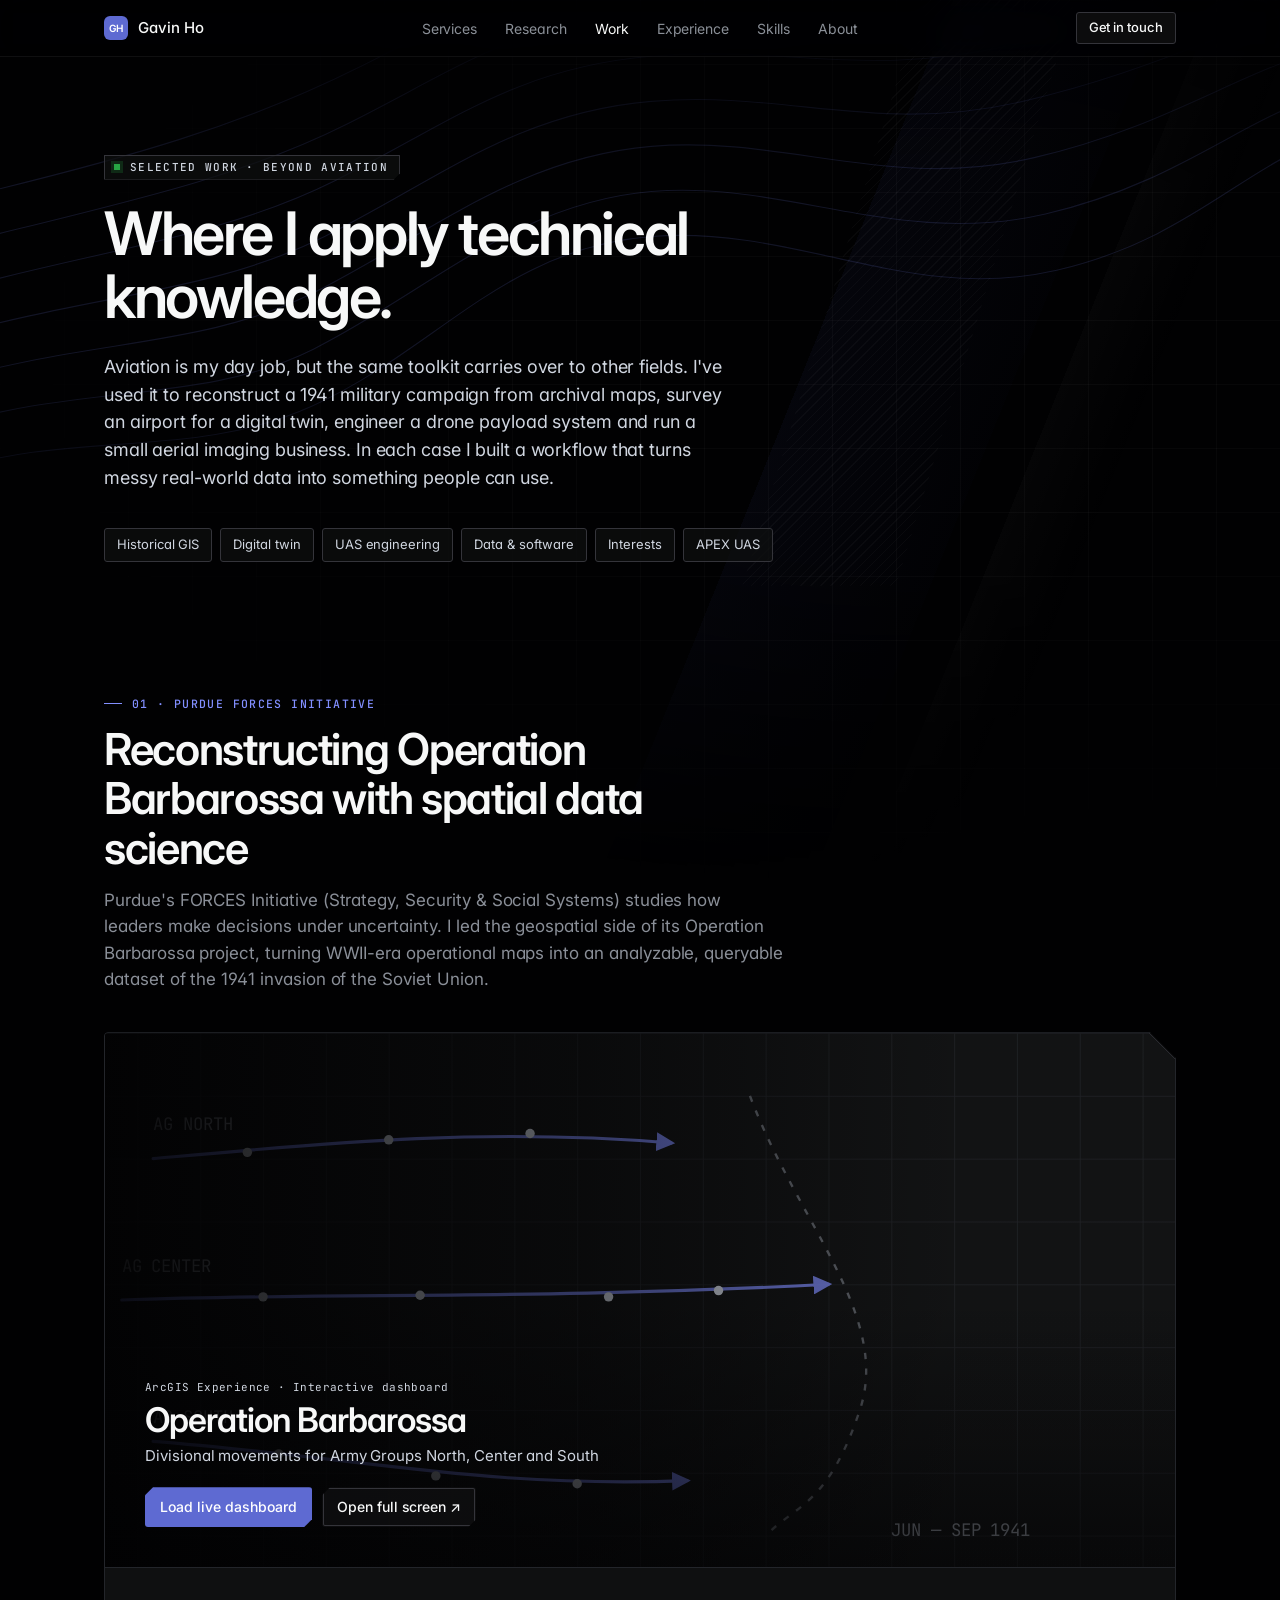
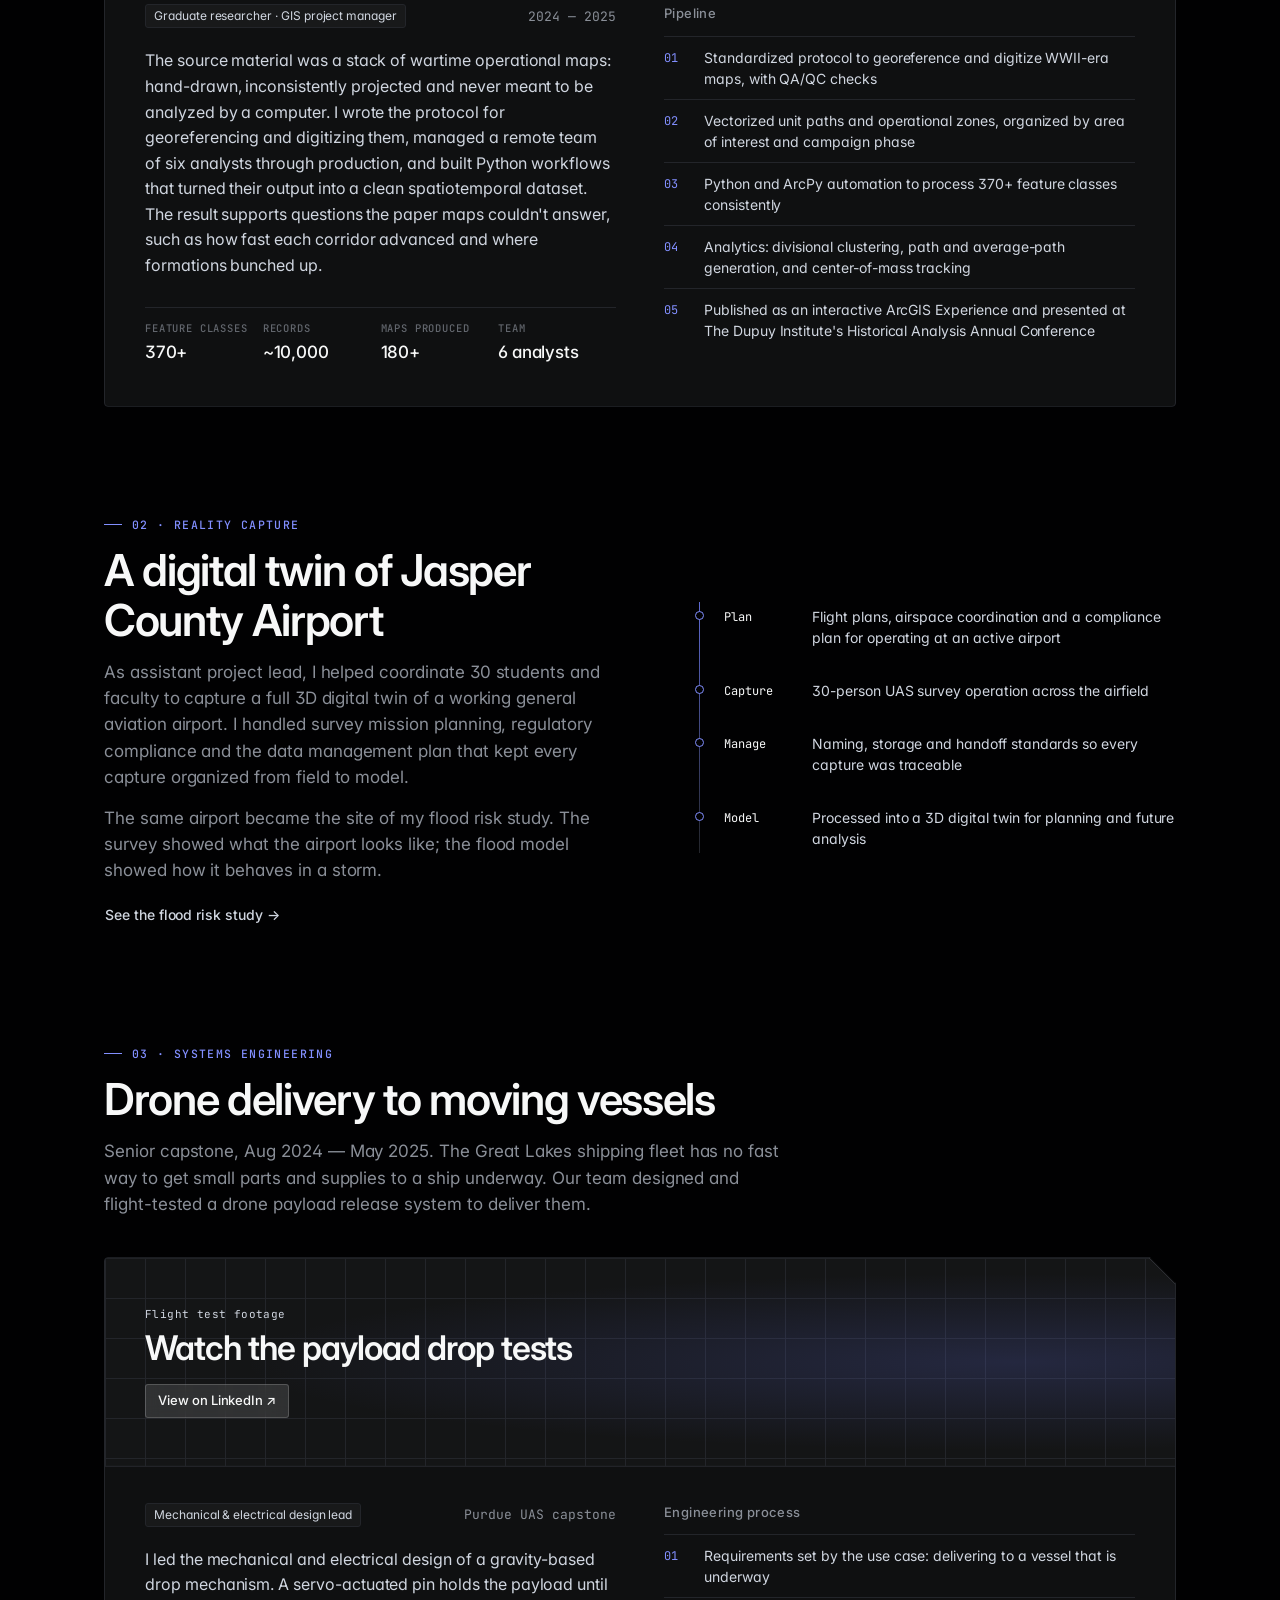
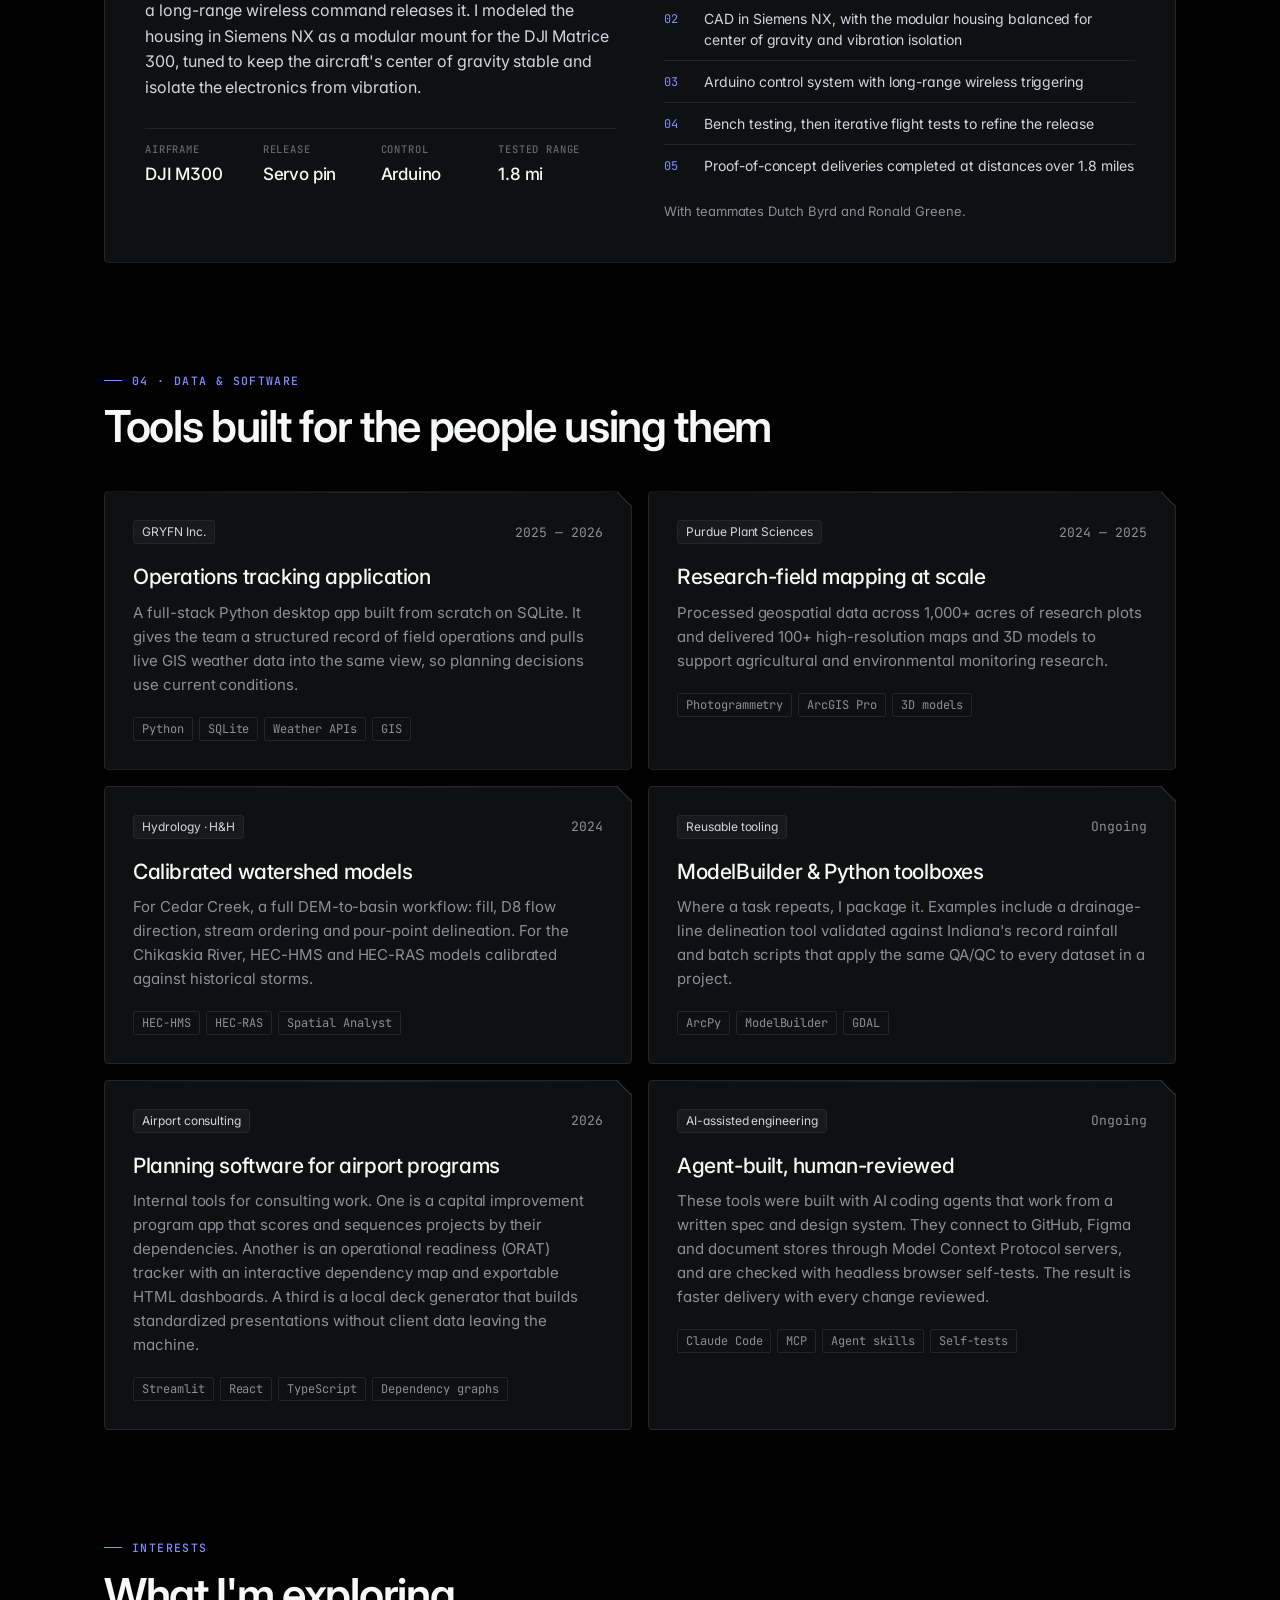
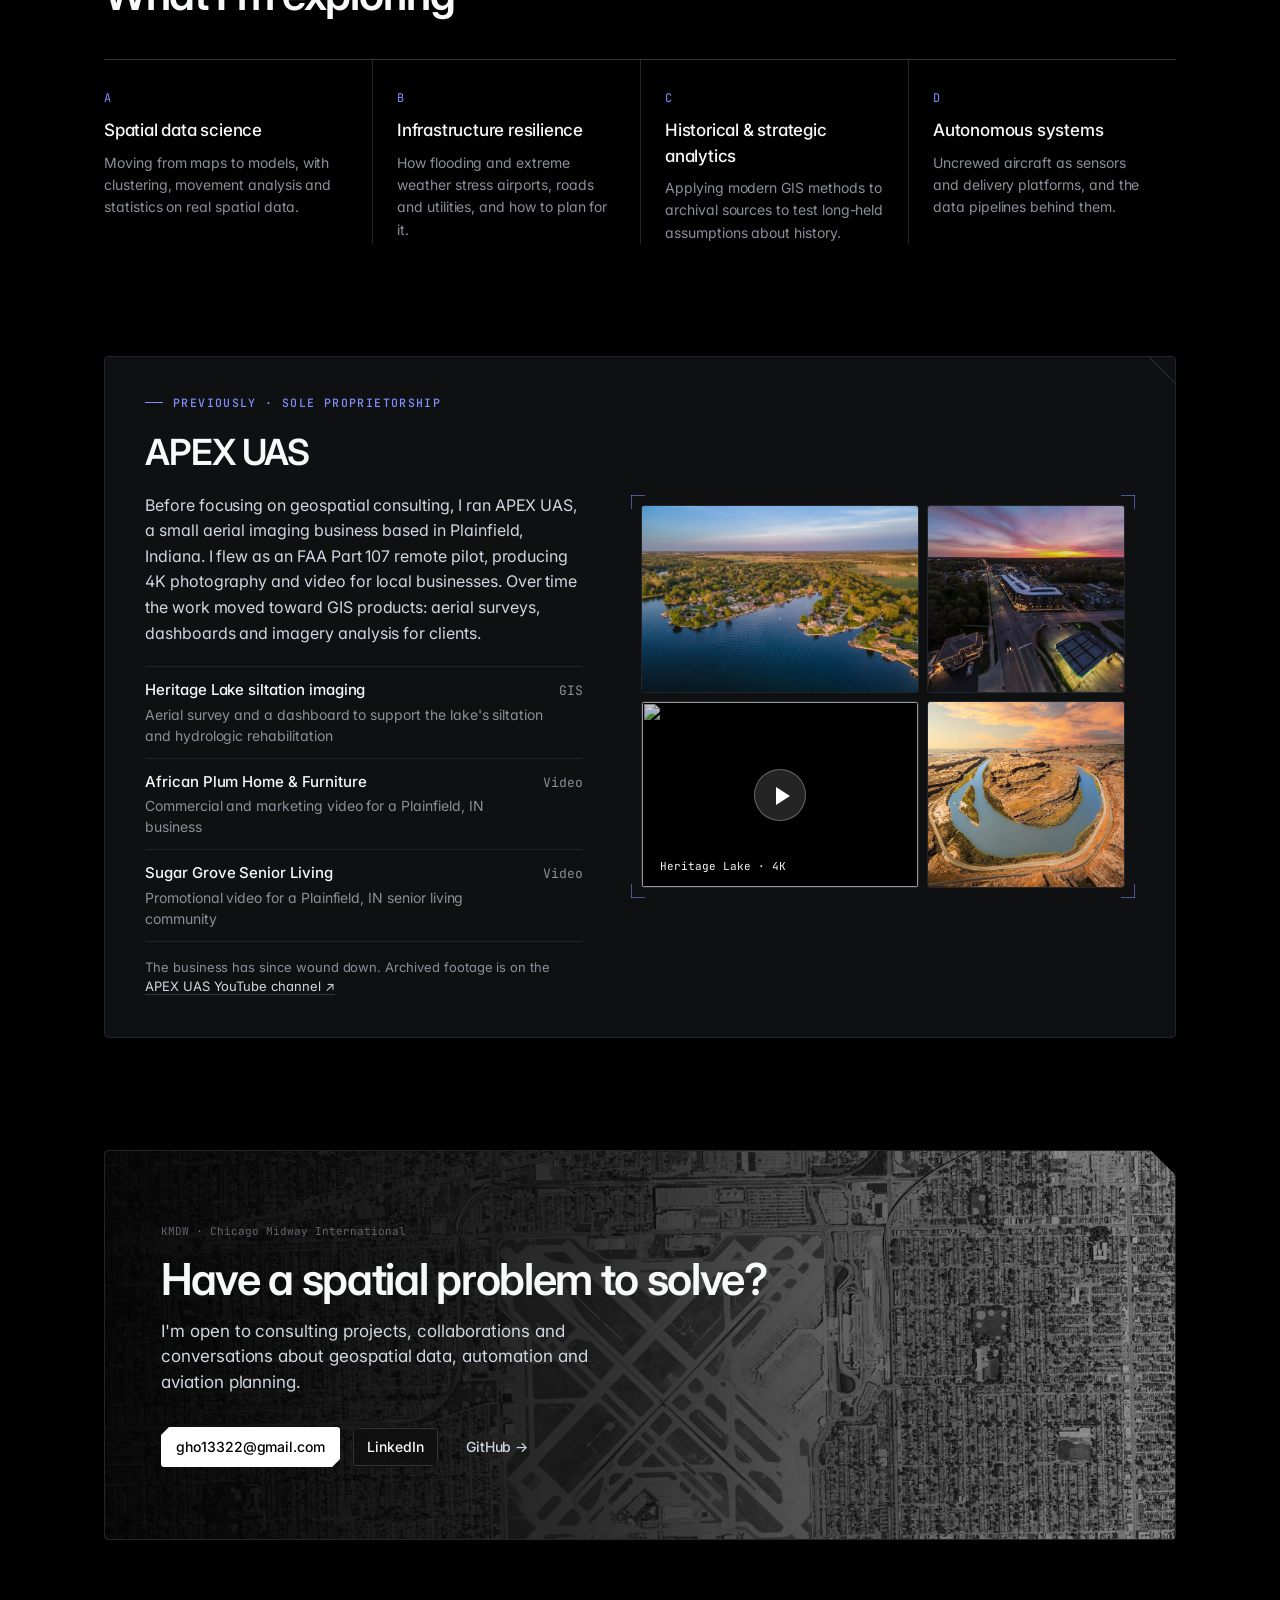
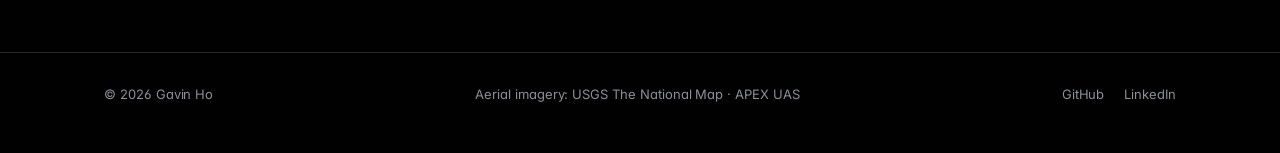
==== work.html @ 1d16c46a "Refresh portfolio with skills section This update modernizes the portfolio homepage and work page wi" ====
<!DOCTYPE html>
<html lang="en">
<head>
  <meta charset="UTF-8">
  <meta name="viewport" content="width=device-width, initial-scale=1.0">
  <title>Work — Gavin Ho</title>
  <meta name="description" content="Selected work by Gavin Ho beyond aviation: historical GIS for Purdue's FORCES Initiative, airport digital twins, UAS payload engineering, data tools and APEX UAS.">
  <meta property="og:title" content="Work — Gavin Ho">
  <meta property="og:description" content="Where I apply geospatial and technical skills outside aviation.">
  <meta property="og:image" content="assets/img/apex-heritage-lake.jpg">
  <meta name="theme-color" content="#010102">
  <link rel="icon" href="data:image/svg+xml,%3Csvg xmlns='http://www.w3.org/2000/svg' viewBox='0 0 32 32'%3E%3Crect width='32' height='32' rx='8' fill='%235e6ad2'/%3E%3Ctext x='16' y='21.5' font-family='Arial' font-weight='700' font-size='14' fill='white' text-anchor='middle'%3EGH%3C/text%3E%3C/svg%3E">
  <link rel="preconnect" href="https://fonts.googleapis.com">
  <link rel="preconnect" href="https://fonts.gstatic.com" crossorigin>
  <link href="https://fonts.googleapis.com/css2?family=Inter:wght@400;500;600&family=JetBrains+Mono:wght@400;500&display=swap" rel="stylesheet">
  <link rel="stylesheet" href="styles.css?v=7">
</head>
<body>

  <header class="nav">
    <div class="container nav-inner">
      <a href="index.html" class="brand" aria-label="Gavin Ho, home">
        <span class="brand-mark">GH</span>
        <span>Gavin Ho</span>
      </a>
      <nav class="nav-links" aria-label="Primary">
        <a href="index.html#services">Services</a>
        <a href="index.html#research">Research</a>
        <a href="work.html" aria-current="page">Work</a>
        <a href="index.html#work">Experience</a>
        <a href="index.html#skills">Skills</a>
        <a href="index.html#about">About</a>
      </nav>
      <a href="#contact" class="btn btn-secondary nav-cta">Get in touch</a>
    </div>
  </header>

  <main id="top">

    <!-- Page hero -->
    <section class="page-hero">
      <div class="page-hero-bg" aria-hidden="true">
        <svg viewBox="0 0 1200 520" preserveAspectRatio="xMidYMid slice">
          <g fill="none" stroke="currentColor" stroke-width="1">
            <path d="M-20 420c120-40 220-10 330-60s170-140 300-150 230 60 360 30 180-110 260-120"/>
            <path d="M-20 380c120-40 230-20 330-70s180-130 300-140 220 50 350 20 190-100 270-110"/>
            <path d="M-20 340c130-40 230-30 330-80s180-120 300-130 210 40 340 10 200-90 280-100"/>
            <path d="M-20 300c140-40 240-40 340-90s170-110 290-120 200 30 330 0 210-80 290-90"/>
            <path d="M-20 260c150-40 250-50 350-100s160-100 280-110 190 20 320-10 220-70 300-80"/>
            <path d="M-20 220c160-40 260-60 360-110s150-90 270-100 180 10 310-20 230-60 310-70"/>
            <path d="M-20 180c170-40 270-70 370-120s140-80 260-90 170 0 300-30 240-50 320-60"/>
          </g>
        </svg>
      </div>
      <div class="container page-hero-inner">
        <p class="status reveal"><i aria-hidden="true"></i>Selected work · Beyond aviation</p>
        <h1 class="reveal">Where I apply technical knowledge.</h1>
        <p class="lead reveal">
          Aviation is my day job, but the same toolkit carries over to other fields. I've used it to reconstruct a
          1941 military campaign from archival maps, survey an airport for a digital twin, engineer a drone payload
          system and run a small aerial imaging business. In each case I built a workflow that turns messy
          real-world data into something people can use.
        </p>
        <nav class="jump reveal" aria-label="On this page">
          <a href="#forces">Historical GIS</a>
          <a href="#digital-twin">Digital twin</a>
          <a href="#payload">UAS engineering</a>
          <a href="#tools">Data &amp; software</a>
          <a href="#interests">Interests</a>
          <a href="#apex">APEX UAS</a>
        </nav>
      </div>
    </section>

    <!-- FORCES / Barbarossa -->
    <section id="forces" class="section container">
      <div class="section-head reveal">
        <p class="eyebrow">01 · Purdue FORCES Initiative</p>
        <h2>Reconstructing Operation Barbarossa with spatial data science</h2>
        <p class="section-sub">
          Purdue's FORCES Initiative (Strategy, Security &amp; Social Systems) studies how leaders make decisions under
          uncertainty. I led the geospatial side of its Operation Barbarossa project, turning WWII-era operational maps into
          an analyzable, queryable dataset of the 1941 invasion of the Soviet Union.
        </p>
      </div>

      <div class="case reveal">
        <div class="embed" data-src="https://experience.arcgis.com/experience/ba5e82851a854d8387a89ea37c32a009">
          <div class="embed-poster" aria-hidden="true">
            <svg viewBox="0 0 800 340" preserveAspectRatio="xMidYMid slice">
              <defs>
                <marker id="ah" viewBox="0 0 10 10" refX="8" refY="5" markerWidth="6" markerHeight="6" orient="auto-start-reverse"><path d="M0 0L10 5L0 10z" fill="#828fff"/></marker>
                <pattern id="grid" width="40" height="40" patternUnits="userSpaceOnUse"><path d="M40 0H0V40" fill="none" stroke="#23252a" stroke-width="1"/></pattern>
              </defs>
              <rect width="800" height="340" fill="url(#grid)"/>
              <g fill="none" stroke="#828fff" stroke-width="2" stroke-linecap="round" marker-end="url(#ah)" opacity=".85">
                <path d="M90 80C200 70 300 60 420 70"/>
                <path d="M70 170C210 165 330 170 520 160"/>
                <path d="M90 260C220 270 300 290 430 285"/>
              </g>
              <g fill="none" stroke="#62666d" stroke-width="1.5" stroke-dasharray="4 6">
                <path d="M470 40C500 120 560 180 540 240S500 300 480 320"/>
              </g>
              <g fill="#d0d6e0">
                <circle cx="150" cy="76" r="3"/><circle cx="240" cy="68" r="3"/><circle cx="330" cy="64" r="3"/>
                <circle cx="160" cy="168" r="3"/><circle cx="260" cy="167" r="3"/><circle cx="380" cy="168" r="3"/><circle cx="450" cy="164" r="3"/>
                <circle cx="170" cy="268" r="3"/><circle cx="270" cy="282" r="3"/><circle cx="360" cy="287" r="3"/>
              </g>
              <g font-family="JetBrains Mono, monospace" font-size="11" fill="#8a8f98">
                <text x="90" y="62">AG NORTH</text><text x="70" y="152">AG CENTER</text><text x="90" y="248">AG SOUTH</text>
                <text x="560" y="320">JUN — SEP 1941</text>
              </g>
            </svg>
          </div>
          <div class="embed-overlay">
            <span class="mono cover-kicker">ArcGIS Experience · Interactive dashboard</span>
            <span class="cover-title">Operation Barbarossa</span>
            <span class="cover-sub">Divisional movements for Army Groups North, Center and South</span>
            <div class="embed-actions">
              <button type="button" class="btn btn-primary embed-load">Load live dashboard</button>
              <a class="btn btn-secondary" href="https://experience.arcgis.com/experience/ba5e82851a854d8387a89ea37c32a009" target="_blank" rel="noopener">Open full screen ↗</a>
            </div>
          </div>
        </div>
        <div class="case-body">
          <div>
            <div class="case-meta">
              <span class="badge">Graduate researcher · GIS project manager</span>
              <span class="mono muted">2024 — 2025</span>
            </div>
            <p class="case-summary">
              The source material was a stack of wartime operational maps: hand-drawn, inconsistently projected and never
              meant to be analyzed by a computer. I wrote the protocol for georeferencing and digitizing them, managed a
              remote team of six analysts through production, and built Python workflows that turned their output into
              a clean spatiotemporal dataset. The result supports questions the paper maps couldn't answer, such as how
              fast each corridor advanced and where formations bunched up.
            </p>
            <dl class="spec">
              <div><dt>Feature classes</dt><dd>370+</dd></div>
              <div><dt>Records</dt><dd>~10,000</dd></div>
              <div><dt>Maps produced</dt><dd>180+</dd></div>
              <div><dt>Team</dt><dd>6 analysts</dd></div>
            </dl>
          </div>
          <div>
            <h3 class="case-title case-title-first">Pipeline</h3>
            <ol class="steps">
              <li><span class="mono">01</span>Standardized protocol to georeference and digitize WWII-era maps, with QA/QC checks</li>
              <li><span class="mono">02</span>Vectorized unit paths and operational zones, organized by area of interest and campaign phase</li>
              <li><span class="mono">03</span>Python and ArcPy automation to process 370+ feature classes consistently</li>
              <li><span class="mono">04</span>Analytics: divisional clustering, path and average-path generation, and center-of-mass tracking</li>
              <li><span class="mono">05</span>Published as an interactive ArcGIS Experience and presented at The Dupuy Institute's Historical Analysis Annual Conference</li>
            </ol>
          </div>
        </div>
      </div>
    </section>

    <!-- Digital twin -->
    <section id="digital-twin" class="section container">
      <div class="split reveal">
        <div class="section-head">
          <p class="eyebrow">02 · Reality capture</p>
          <h2>A digital twin of Jasper County Airport</h2>
          <p class="section-sub">
            As assistant project lead, I helped coordinate 30 students and faculty to capture a full 3D digital twin of
            a working general aviation airport. I handled survey mission planning, regulatory compliance and the data management plan that kept every capture organized from field to model.
          </p>
          <p class="section-sub">
            The same airport became the site of my flood risk study. The survey showed what the airport looks like; the
            flood model showed how it behaves in a storm.
          </p>
          <a href="index.html#research" class="btn btn-tertiary split-link">See the flood risk study →</a>
        </div>
        <ol class="flow">
          <li><span class="flow-k mono">Plan</span><span>Flight plans, airspace coordination and a compliance plan for operating at an active airport</span></li>
          <li><span class="flow-k mono">Capture</span><span>30-person UAS survey operation across the airfield</span></li>
          <li><span class="flow-k mono">Manage</span><span>Naming, storage and handoff standards so every capture was traceable</span></li>
          <li><span class="flow-k mono">Model</span><span>Processed into a 3D digital twin for planning and future analysis</span></li>
        </ol>
      </div>
    </section>

    <!-- Payload engineering -->
    <section id="payload" class="section container">
      <div class="section-head reveal">
        <p class="eyebrow">03 · Systems engineering</p>
        <h2>Drone delivery to moving vessels</h2>
        <p class="section-sub">
          Senior capstone, Aug 2024 — May 2025. The Great Lakes shipping fleet has no fast way to get small parts and
          supplies to a ship underway. Our team designed and flight-tested a drone payload release system to
          deliver them.
        </p>
      </div>

      <div class="case reveal">
        <div class="media-pair">
          <figure class="video-slot">
            <video src="assets/video/payload-drop.mp4" muted loop playsinline preload="metadata" controls></video>
            <figcaption class="mono">Flight test · payload release</figcaption>
          </figure>
          <figure class="video-slot">
            <video src="assets/video/payload-bench.mp4" muted loop playsinline preload="metadata" controls></video>
            <figcaption class="mono">Bench test · servo pin retention</figcaption>
          </figure>
          <a class="video-fallback" href="https://www.linkedin.com/in/gavin-ho-925979239" target="_blank" rel="noopener" hidden>
            <span class="mono cover-kicker">Flight test footage</span>
            <span class="cover-title">Watch the payload drop tests</span>
            <span class="cover-link">View on LinkedIn ↗</span>
          </a>
        </div>
        <div class="case-body">
          <div>
            <div class="case-meta">
              <span class="badge">Mechanical &amp; electrical design lead</span>
              <span class="mono muted">Purdue UAS capstone</span>
            </div>
            <p class="case-summary">
              I led the mechanical and electrical design of a gravity-based drop mechanism. A servo-actuated pin holds the
              payload until a long-range wireless command releases it. I modeled the housing in Siemens NX as a modular
              mount for the DJI Matrice 300, tuned to keep the aircraft's center of gravity stable and isolate the
              electronics from vibration.
            </p>
            <dl class="spec">
              <div><dt>Airframe</dt><dd>DJI M300</dd></div>
              <div><dt>Release</dt><dd>Servo pin</dd></div>
              <div><dt>Control</dt><dd>Arduino</dd></div>
              <div><dt>Tested range</dt><dd>1.8 mi</dd></div>
            </dl>
          </div>
          <div>
            <h3 class="case-title case-title-first">Engineering process</h3>
            <ol class="steps">
              <li><span class="mono">01</span>Requirements set by the use case: delivering to a vessel that is underway</li>
              <li><span class="mono">02</span>CAD in Siemens NX, with the modular housing balanced for center of gravity and vibration isolation</li>
              <li><span class="mono">03</span>Arduino control system with long-range wireless triggering</li>
              <li><span class="mono">04</span>Bench testing, then iterative flight tests to refine the release</li>
              <li><span class="mono">05</span>Proof-of-concept deliveries completed at distances over 1.8 miles</li>
            </ol>
            <p class="fine">With teammates Dutch Byrd and Ronald Greene.</p>
          </div>
        </div>
      </div>
    </section>

    <!-- Data & software -->
    <section id="tools" class="section container">
      <div class="section-head reveal">
        <p class="eyebrow">04 · Data &amp; software</p>
        <h2>Tools built for the people using them</h2>
      </div>
      <div class="grid">
        <article class="card reveal">
          <div class="card-top">
            <span class="badge">GRYFN Inc.</span>
            <span class="mono muted">2025 — 2026</span>
          </div>
          <h3>Operations tracking application</h3>
          <p>
            A full-stack Python desktop app built from scratch on SQLite. It gives the team a structured record of field operations and pulls live GIS weather data into the same view, so planning decisions use current conditions.
          </p>
          <ul class="tags"><li>Python</li><li>SQLite</li><li>Weather APIs</li><li>GIS</li></ul>
        </article>
        <article class="card reveal">
          <div class="card-top">
            <span class="badge">Purdue Plant Sciences</span>
            <span class="mono muted">2024 — 2025</span>
          </div>
          <h3>Research-field mapping at scale</h3>
          <p>
            Processed geospatial data across 1,000+ acres of research plots and delivered 100+ high-resolution maps
            and 3D models to support agricultural and environmental monitoring research.
          </p>
          <ul class="tags"><li>Photogrammetry</li><li>ArcGIS Pro</li><li>3D models</li></ul>
        </article>
        <article class="card reveal">
          <div class="card-top">
            <span class="badge">Hydrology · H&amp;H</span>
            <span class="mono muted">2024</span>
          </div>
          <h3>Calibrated watershed models</h3>
          <p>
            For Cedar Creek, a full DEM-to-basin workflow: fill, D8 flow direction, stream ordering and pour-point delineation. For the Chikaskia River, HEC-HMS and HEC-RAS models calibrated against historical storms.
          </p>
          <ul class="tags"><li>HEC-HMS</li><li>HEC-RAS</li><li>Spatial Analyst</li></ul>
        </article>
        <article class="card reveal">
          <div class="card-top">
            <span class="badge">Reusable tooling</span>
            <span class="mono muted">Ongoing</span>
          </div>
          <h3>ModelBuilder &amp; Python toolboxes</h3>
          <p>
            Where a task repeats, I package it. Examples include a drainage-line delineation tool validated against
            Indiana's record rainfall and batch scripts that apply the same QA/QC to every dataset in a project.
          </p>
          <ul class="tags"><li>ArcPy</li><li>ModelBuilder</li><li>GDAL</li></ul>
        </article>
        <article class="card reveal">
          <div class="card-top">
            <span class="badge">Airport consulting</span>
            <span class="mono muted">2026</span>
          </div>
          <h3>Planning software for airport programs</h3>
          <p>
            Internal tools for consulting work. One is a capital improvement program app that scores and sequences
            projects by their dependencies. Another is an operational readiness (ORAT) tracker with an interactive
            dependency map and exportable HTML dashboards. A third is a local deck generator that builds
            standardized presentations without client data leaving the machine.
          </p>
          <ul class="tags"><li>Streamlit</li><li>React</li><li>TypeScript</li><li>Dependency graphs</li></ul>
        </article>
        <article class="card reveal">
          <div class="card-top">
            <span class="badge">AI-assisted engineering</span>
            <span class="mono muted">Ongoing</span>
          </div>
          <h3>Agent-built, human-reviewed</h3>
          <p>
            These tools were built with AI coding agents that work from a written spec and design system. They
            connect to GitHub, Figma and document stores through Model Context Protocol servers, and are checked
            with headless browser self-tests. The result is faster delivery with every change reviewed.
          </p>
          <ul class="tags"><li>Claude Code</li><li>MCP</li><li>Agent skills</li><li>Self-tests</li></ul>
        </article>
      </div>
    </section>

    <!-- Interests -->
    <section id="interests" class="section container">
      <div class="section-head reveal">
        <p class="eyebrow">Interests</p>
        <h2>What I'm exploring</h2>
      </div>
      <div class="interests reveal">
        <div>
          <span class="mono">A</span>
          <h3>Spatial data science</h3>
          <p>Moving from maps to models, with clustering, movement analysis and statistics on real spatial data.</p>
        </div>
        <div>
          <span class="mono">B</span>
          <h3>Infrastructure resilience</h3>
          <p>How flooding and extreme weather stress airports, roads and utilities, and how to plan for it.</p>
        </div>
        <div>
          <span class="mono">C</span>
          <h3>Historical &amp; strategic analytics</h3>
          <p>Applying modern GIS methods to archival sources to test long-held assumptions about history.</p>
        </div>
        <div>
          <span class="mono">D</span>
          <h3>Autonomous systems</h3>
          <p>Uncrewed aircraft as sensors and delivery platforms, and the data pipelines behind them.</p>
        </div>
      </div>
    </section>

    <!-- APEX UAS -->
    <section id="apex" class="section container">
      <div class="apex reveal">
        <div class="apex-text">
          <p class="eyebrow">Previously · Sole proprietorship</p>
          <h2>APEX UAS</h2>
          <p>
            Before focusing on geospatial consulting, I ran APEX UAS, a small aerial imaging business based in
            Plainfield, Indiana. I flew as an FAA Part 107 remote pilot, producing 4K photography and video for
            local businesses. Over time the work moved toward GIS products: aerial surveys, dashboards and
            imagery analysis for clients.
          </p>
          <ul class="list apex-list">
            <li><div><strong>Heritage Lake siltation imaging</strong><span>Aerial survey and a dashboard to support the lake's siltation and hydrologic rehabilitation</span></div><span class="mono muted">GIS</span></li>
            <li><div><strong>African Plum Home &amp; Furniture</strong><span>Commercial and marketing video for a Plainfield, IN business</span></div><span class="mono muted">Video</span></li>
            <li><div><strong>Sugar Grove Senior Living</strong><span>Promotional video for a Plainfield, IN senior living community</span></div><span class="mono muted">Video</span></li>
          </ul>
          <p class="fine">The business has since wound down. Archived footage is on the <a href="https://www.youtube.com/channel/UCaFrmwuQse-BPdZIXVHW69Q" target="_blank" rel="noopener">APEX UAS YouTube channel ↗</a></p>
        </div>
        <div class="apex-media brackets">
          <img class="m-a" src="assets/img/apex-heritage-lake.jpg" alt="Aerial view of Heritage Lake, Indiana, with lakeside homes and farmland" loading="lazy">
          <img class="m-b" src="assets/img/apex-plainfield-night.jpg" alt="Night aerial of a lit intersection and mixed-use building in Plainfield, Indiana" loading="lazy">
          <img class="m-c" src="assets/img/apex-utah.jpg" alt="Aerial of a river meander through red rock canyons in Utah" loading="lazy">
          <button type="button" class="yt m-d" data-id="GRZw6xAWUjU" aria-label="Play 4K drone footage of Heritage Lake, Indiana">
            <img src="https://i.ytimg.com/vi/GRZw6xAWUjU/hqdefault.jpg" alt="" loading="lazy">
            <span class="yt-play" aria-hidden="true"></span>
            <span class="yt-label mono">Heritage Lake · 4K</span>
          </button>
        </div>
      </div>
    </section>

    <!-- CTA -->
    <section id="contact" class="section container">
      <div class="cta reveal">
        <div class="cta-bg" aria-hidden="true"></div>
        <div class="cta-inner">
          <p class="mono cta-coords">KMDW · Chicago Midway International</p>
          <h2>Have a spatial problem to solve?</h2>
          <p>I'm open to consulting projects, collaborations and conversations about geospatial data, automation and aviation planning.</p>
          <div class="hero-actions">
            <a href="mailto:gho13322@gmail.com" class="btn btn-inverse">gho13322@gmail.com</a>
            <a href="https://www.linkedin.com/in/gavin-ho-925979239" class="btn btn-secondary" target="_blank" rel="noopener">LinkedIn</a>
            <a href="https://github.com/gavho" class="btn btn-tertiary" target="_blank" rel="noopener">GitHub →</a>
          </div>
        </div>
      </div>
    </section>
  </main>

  <footer class="footer">
    <div class="container footer-inner">
      <span>© <span id="year">2026</span> Gavin Ho</span>
      <span class="muted">Aerial imagery: USGS The National Map · APEX UAS</span>
      <span class="footer-links">
        <a href="https://github.com/gavho" target="_blank" rel="noopener">GitHub</a>
        <a href="https://www.linkedin.com/in/gavin-ho-925979239" target="_blank" rel="noopener">LinkedIn</a>
      </span>
    </div>
  </footer>

  <script>
    document.getElementById('year').textContent = new Date().getFullYear();

    const io = 'IntersectionObserver' in window && new IntersectionObserver((entries) => {
      entries.forEach((e) => { if (e.isIntersecting) { e.target.classList.add('in'); io.unobserve(e.target); } });
    }, { rootMargin: '0px 0px -8% 0px' });
    document.querySelectorAll('.reveal').forEach((el) => io ? io.observe(el) : el.classList.add('in'));

    // Load the ArcGIS dashboard only when asked, so the page stays fast
    document.querySelectorAll('.embed').forEach((box) => {
      box.querySelector('.embed-load').addEventListener('click', () => {
        const f = document.createElement('iframe');
        f.src = box.dataset.src;
        f.title = 'Operation Barbarossa interactive dashboard';
        f.allow = 'fullscreen';
        box.replaceChildren(f);
        box.classList.add('live');
      });
    });

    // Click-to-play YouTube, no third-party load until then
    document.querySelectorAll('.yt').forEach((btn) => {
      btn.addEventListener('click', () => {
        const f = document.createElement('iframe');
        f.src = `https://www.youtube-nocookie.com/embed/${btn.dataset.id}?autoplay=1&rel=0`;
        f.title = btn.getAttribute('aria-label');
        f.allow = 'autoplay; encrypted-media; picture-in-picture; fullscreen';
        f.className = btn.className;
        btn.replaceWith(f);
      });
    });

    // Payload videos live in assets/video/. Until they're added, show a LinkedIn link instead
    const slots = [...document.querySelectorAll('.video-slot')];
    let missing = 0;
    slots.forEach((fig) => {
      const v = fig.querySelector('video');
      const fail = () => {
        if (fig.hidden) return;
        fig.hidden = true;
        if (++missing === slots.length) document.querySelector('.video-fallback').hidden = false;
      };
      v.addEventListener('error', fail);
      if (v.error || v.networkState === HTMLMediaElement.NETWORK_NO_SOURCE) fail();
    });
  </script>
</body>
</html>
---- styles.css ----
/* Design tokens — adapted from the Linear DESIGN.md (awesome-design-md) */
:root {
  --primary: #5e6ad2;
  --primary-hover: #828fff;
  --primary-focus: #5e69d1;

  --ink: #f7f8f8;
  --ink-muted: #d0d6e0;
  --ink-subtle: #8a8f98;
  --ink-tertiary: #62666d;

  --canvas: #010102;
  --surface-1: #0f1011;
  --surface-2: #141516;
  --surface-3: #18191a;
  --hairline: #23252a;
  --hairline-strong: #34343a;
  --success: #27a644;

  --r-xs: 2px;
  --r-md: 3px;
  --r-lg: 4px;
  --r-xl: 4px;
  --r-pill: 3px;
  --cut: 14px;          /* chamfered corner on panels */
  --cut-lg: 26px;
  --hatch: repeating-linear-gradient(135deg, rgba(255,255,255,0.05) 0 1px, transparent 1px 7px);

  --section: 112px;
  --sans: "Inter", -apple-system, system-ui, "Segoe UI", Roboto, sans-serif;
  --mono: "JetBrains Mono", ui-monospace, "SF Mono", Menlo, monospace;
}

*, *::before, *::after { box-sizing: border-box; }
html { scroll-behavior: smooth; scroll-padding-top: 72px; }
body {
  margin: 0;
  background: var(--canvas);
  color: var(--ink);
  font: 400 16px/1.5 var(--sans);
  letter-spacing: -0.05px;
  -webkit-font-smoothing: antialiased;
  font-feature-settings: "cv11", "ss01";
}
a { color: inherit; text-decoration: none; }
h1, h2, h3 { margin: 0; font-weight: 600; }
p { margin: 0; }
img { max-width: 100%; display: block; }
button { font: inherit; color: inherit; }
::selection { background: rgba(94, 106, 210, 0.4); }
:focus-visible { outline: 2px solid rgba(130, 143, 255, 0.7); outline-offset: 2px; border-radius: var(--r-md); }

.container { width: 100%; max-width: 1120px; margin: 0 auto; padding: 0 24px; }
.mono { font-family: var(--mono); font-size: 13px; letter-spacing: 0; }
.muted { color: var(--ink-subtle); }

/* Nav */
.nav {
  position: fixed; top: 0; left: 0; right: 0; z-index: 10;
  background: rgba(1, 1, 2, 0.6);
  backdrop-filter: saturate(160%) blur(14px);
  -webkit-backdrop-filter: saturate(160%) blur(14px);
  border-bottom: 1px solid rgba(255, 255, 255, 0.06);
}
.nav-inner { height: 56px; display: flex; align-items: center; justify-content: space-between; gap: 24px; }
.brand { display: flex; align-items: center; gap: 10px; font-weight: 500; font-size: 15px; }
.brand-mark {
  display: grid; place-items: center;
  width: 24px; height: 24px; border-radius: 6px;
  background: var(--primary); color: #fff;
  font-size: 10px; font-weight: 600; letter-spacing: 0.2px;
}
.nav-links { display: flex; gap: 28px; font-size: 14px; color: var(--ink-subtle); }
.nav-links a { transition: color .15s; }
.nav-links a:hover { color: var(--ink); }

/* Buttons */
.btn {
  display: inline-flex; align-items: center; justify-content: center;
  min-height: 40px; padding: 8px 14px;
  font: 500 14px/1.2 var(--sans);
  border-radius: var(--r-md); border: 1px solid transparent;
  transition: background .15s, border-color .15s, color .15s;
  cursor: pointer;
}
.btn-primary { background: var(--primary); color: #fff; }
.btn-primary:hover { background: var(--primary-hover); }
.btn-primary:active { background: var(--primary-focus); }
.btn-secondary { background: rgba(15, 16, 17, 0.8); border-color: var(--hairline-strong); color: var(--ink); }
.btn-secondary:hover { background: var(--surface-2); }
.btn-tertiary { color: var(--ink-muted); }
.btn-tertiary:hover { color: var(--ink); }
.btn-inverse { background: #fff; color: #000; }
.btn-inverse:hover { background: #e6e7e8; }
.nav-cta { min-height: 32px; padding: 6px 12px; font-size: 13px; }

/* Hero — O'Hare orthoimagery behind a dark scrim */
.hero {
  position: relative; overflow: hidden;
  min-height: min(88vh, 820px);
  display: flex; align-items: center;
  padding: 136px 0 120px;
}
.hero-bg {
  position: absolute; inset: 0;
  background:
    linear-gradient(90deg, rgba(1,1,2,0.96) 0%, rgba(1,1,2,0.82) 38%, rgba(1,1,2,0.35) 75%, rgba(1,1,2,0.55) 100%),
    linear-gradient(180deg, rgba(1,1,2,0.4) 0%, transparent 25%, transparent 65%, var(--canvas) 100%),
    url("assets/img/ord-aerial.jpg") 62% 55% / cover no-repeat;
  animation: drift 40s ease-in-out infinite alternate;
}
@keyframes drift { from { transform: scale(1.04); } to { transform: scale(1.1) translate(-1%, -1%); } }
.hero-inner { position: relative; }
.coords { color: var(--ink-subtle); margin-bottom: 24px; }
.hero h1 {
  font-size: clamp(40px, 6.4vw, 72px);
  line-height: 1.04;
  letter-spacing: -0.04em;
  max-width: 20ch;
}
.lead {
  margin-top: 24px; max-width: 540px;
  font-size: 18px; line-height: 1.55; letter-spacing: -0.1px;
  color: var(--ink-muted);
}
.hero-actions { display: flex; flex-wrap: wrap; gap: 12px; margin-top: 32px; }
.hero-caption {
  position: absolute; right: 24px; bottom: 28px;
  display: flex; flex-direction: column; align-items: flex-end; gap: 2px;
  font-size: 11px; color: var(--ink-tertiary); margin: 0;
}

/* Stats */
.stats-wrap { position: relative; margin-top: -40px; }
.stats {
  display: grid; grid-template-columns: repeat(4, 1fr);
  margin: 0; border: 1px solid var(--hairline); border-radius: var(--r-lg);
  background: rgba(15, 16, 17, 0.9);
  backdrop-filter: blur(10px); -webkit-backdrop-filter: blur(10px);
  overflow: hidden;
}
.stats > div { padding: 22px 24px; border-left: 1px solid var(--hairline); display: flex; flex-direction: column; gap: 8px; }
.stats > div:first-child { border-left: 0; }
.stats dt { font: 500 11px/1 var(--mono); letter-spacing: 0.08em; text-transform: uppercase; color: var(--ink-tertiary); }
.stats dd { margin: 0; font-size: 16px; font-weight: 500; letter-spacing: -0.01em; line-height: 1.35; }
.stats dd span { display: block; margin-top: 2px; font-size: 13px; font-weight: 400; color: var(--ink-subtle); letter-spacing: 0; }

/* Sections */
.section { padding-top: var(--section); }
.section-head { margin-bottom: 40px; max-width: 680px; }
.eyebrow {
  display: flex; align-items: center; gap: 10px;
  font: 500 11.5px/1 var(--mono); letter-spacing: 0.12em; text-transform: uppercase;
  color: var(--primary-hover); margin-bottom: 16px;
}
.eyebrow::before { content: ""; width: 18px; height: 1px; background: currentColor; }
.section-head h2, .cta h2, .about h2 { font-size: clamp(28px, 4vw, 44px); line-height: 1.12; letter-spacing: -0.03em; }
.section-sub { margin-top: 14px; font-size: 17px; color: var(--ink-subtle); line-height: 1.55; }

/* Cards */
.grid { display: grid; grid-template-columns: repeat(2, 1fr); gap: 16px; }
.card {
  position: relative; margin: 0;
  background: var(--surface-1); border: 1px solid var(--hairline); border-radius: var(--r-lg);
  padding: 28px;
  transition: background .2s, border-color .2s;
}
.card::before { /* faint top-edge highlight */
  content: ""; position: absolute; inset: 0 16px auto; height: 1px;
  background: linear-gradient(90deg, transparent, rgba(255,255,255,0.08), transparent);
}
.card:hover { background: var(--surface-2); border-color: var(--hairline-strong); }
.card-top { display: flex; justify-content: space-between; align-items: center; gap: 12px; margin-bottom: 20px; }
.badge {
  font-size: 12px; color: var(--ink-muted);
  background: var(--surface-3); border: 1px solid var(--hairline);
  padding: 2px 8px; border-radius: var(--r-pill);
}
.card h3 { font-size: 21px; font-weight: 500; line-height: 1.25; letter-spacing: -0.4px; margin-bottom: 10px; }
.card p { color: var(--ink-subtle); font-size: 15px; line-height: 1.6; }
.tags { list-style: none; display: flex; flex-wrap: wrap; gap: 6px; margin: 20px 0 0; padding: 0; }
.tags li {
  font-family: var(--mono); font-size: 12px; color: var(--ink-subtle);
  border: 1px solid var(--hairline); border-radius: var(--r-xs); padding: 2px 8px;
}

/* Services */
.services { display: grid; grid-template-columns: repeat(3, 1fr); gap: 16px; }
.services .card { display: flex; flex-direction: column; }
.services .tags { margin-top: auto; padding-top: 20px; }
.icon {
  width: 40px; height: 40px; border-radius: var(--r-md); margin-bottom: 20px;
  display: grid; place-items: center;
  background: rgba(94, 106, 210, 0.12); border: 1px solid rgba(94, 106, 210, 0.3);
}
.icon svg { width: 20px; height: 20px; fill: none; stroke: var(--primary-hover); stroke-width: 1.6; stroke-linecap: round; stroke-linejoin: round; }

/* Case study */
.case {
  display: grid; grid-template-columns: 1fr;
  background: var(--surface-1); border: 1px solid var(--hairline); border-radius: var(--r-xl);
  overflow: hidden;
}
.case-hero {
  position: relative; display: block; overflow: hidden; aspect-ratio: 21 / 9;
  border-bottom: 1px solid var(--hairline);
}
.case-hero img {
  position: absolute; inset: 0; width: 100%; height: 100%;
  object-fit: cover; object-position: 50% 60%;
  filter: saturate(0.85);
  transition: transform .6s ease;
}
.case-hero:hover img { transform: scale(1.03); }
.case-hero::after {
  content: ""; position: absolute; inset: 0;
  background: linear-gradient(90deg, rgba(1,1,2,0.85) 0%, rgba(1,1,2,0.45) 45%, transparent 75%), linear-gradient(0deg, rgba(1,1,2,0.6) 0%, transparent 50%);
}
.cover-panel {
  position: absolute; left: 0; right: 0; bottom: 0; z-index: 1;
  display: flex; flex-direction: column; gap: 6px; padding: 40px;
}
.cover-kicker { font-size: 11px; color: var(--ink-muted); letter-spacing: 0.4px; }
.cover-title { font-size: clamp(26px, 3vw, 34px); font-weight: 600; letter-spacing: -0.03em; line-height: 1.1; }
.cover-sub { font-size: 15px; color: var(--ink-muted); }
.cover-link {
  align-self: flex-start; margin-top: 12px;
  font-size: 13px; font-weight: 500; padding: 6px 12px;
  border-radius: var(--r-md); background: rgba(255,255,255,0.12); border: 1px solid rgba(255,255,255,0.18);
  backdrop-filter: blur(8px); -webkit-backdrop-filter: blur(8px);
  transition: background .15s;
}
.case-hero:hover .cover-link { background: rgba(255,255,255,0.2); }
.case-body { padding: 36px 40px 40px; display: grid; grid-template-columns: 1fr 1fr; gap: 48px; }
.case-meta { display: flex; justify-content: space-between; align-items: center; gap: 12px; margin-bottom: 20px; }
.case-title-first { margin-top: 0 !important; }
.case-summary { color: var(--ink-muted); font-size: 16px; line-height: 1.6; }
.case-title { font-size: 13px; font-weight: 500; letter-spacing: 0.4px; color: var(--ink-subtle); margin: 28px 0 12px; }
.steps { list-style: none; margin: 0; padding: 0; }
.steps li {
  display: grid; grid-template-columns: 32px 1fr; gap: 8px;
  padding: 10px 0; border-top: 1px solid var(--hairline);
  font-size: 14px; color: var(--ink-muted); line-height: 1.5;
}
.steps .mono { color: var(--primary-hover); font-size: 12px; padding-top: 2px; }
.chips { list-style: none; display: flex; flex-wrap: wrap; gap: 6px; margin: 0; padding: 0; }
.chips li {
  font-size: 13px; color: var(--ink-muted);
  background: var(--surface-3); border: 1px solid var(--hairline);
  padding: 4px 10px; border-radius: var(--r-pill);
}

.more { margin-top: 48px; }

/* Timeline (changelog-row) */
.timeline { list-style: none; margin: 0; padding: 0; border-top: 1px solid var(--hairline); }
.row { display: grid; grid-template-columns: 160px 1fr; gap: 24px; padding: 28px 0; border-bottom: 1px solid var(--hairline); }
.row-meta { color: var(--ink-subtle); padding-top: 4px; }
.row h3 { font-size: 20px; font-weight: 500; letter-spacing: -0.3px; }
.org { color: var(--ink-muted); font-size: 14px; margin: 4px 0 10px; }
.row-body > p:last-child { color: var(--ink-subtle); font-size: 15px; max-width: 680px; }

/* About */
.about { display: grid; grid-template-columns: 280px 1fr; gap: 56px; align-items: start; }
.headshot {
  width: 100%; aspect-ratio: 1; object-fit: cover;
  border-radius: var(--r-xl); border: 1px solid var(--hairline-strong);
  filter: grayscale(0.15);
}
.about-text { margin-top: 16px; font-size: 17px; line-height: 1.65; color: var(--ink-muted); max-width: 640px; }
.toolkit { display: grid; grid-template-columns: repeat(2, 1fr); gap: 20px 32px; margin-top: 32px; }
.toolkit > div { border-top: 1px solid var(--hairline-strong); padding-top: 14px; }
.toolkit h3 { font-size: 14px; font-weight: 500; margin-bottom: 6px; }
.toolkit p { font-size: 14px; color: var(--ink-subtle); line-height: 1.6; }

/* Credentials */
.two-col { display: grid; grid-template-columns: 1fr 1fr; gap: 48px; }
.col-title { font-size: 13px; font-weight: 500; color: var(--ink-subtle); letter-spacing: 0.4px; margin-bottom: 8px; }
.list { list-style: none; margin: 0; padding: 0; }
.list li {
  display: flex; justify-content: space-between; align-items: baseline; gap: 16px;
  padding: 16px 0; border-bottom: 1px solid var(--hairline);
}
.list strong { display: block; font-weight: 500; font-size: 15px; }
.list li span:not(.mono) { display: block; color: var(--ink-subtle); font-size: 14px; margin-top: 2px; }
.list .mono { white-space: nowrap; }

/* Quotes */
.quote blockquote { margin: 0 0 24px; font-size: 18px; line-height: 1.5; letter-spacing: -0.1px; color: var(--ink); }
.quote figcaption { display: flex; align-items: center; gap: 12px; font-size: 14px; }
.quote figcaption strong { display: block; font-weight: 500; }
.avatar {
  display: grid; place-items: center; flex: none;
  width: 36px; height: 36px; border-radius: 50%;
  background: var(--surface-3); border: 1px solid var(--hairline-strong);
  font-size: 12px; color: var(--ink-muted);
}

/* CTA — Midway orthoimagery */
.cta {
  position: relative; overflow: hidden;
  border: 1px solid var(--hairline); border-radius: var(--r-xl);
  padding: 72px 56px;
}
.cta-bg {
  position: absolute; inset: 0;
  background:
    linear-gradient(90deg, rgba(1,1,2,0.95) 0%, rgba(1,1,2,0.8) 45%, rgba(1,1,2,0.35) 100%),
    url("assets/img/mdw-aerial.jpg") 60% 50% / cover no-repeat;
}
.cta-inner { position: relative; }
.cta-coords { color: var(--ink-tertiary); font-size: 11px; margin-bottom: 16px; }
.cta p:not(.mono) { color: var(--ink-muted); margin-top: 14px; max-width: 460px; font-size: 17px; }

/* Footer */
.footer { margin-top: var(--section); border-top: 1px solid var(--hairline); padding: 32px 0 48px; font-size: 13px; color: var(--ink-subtle); }
.footer-inner { display: flex; justify-content: space-between; align-items: center; gap: 16px; flex-wrap: wrap; }
.footer-links { display: flex; gap: 20px; }
.footer a:hover { color: var(--ink); }

[hidden] { display: none !important; }

/* Beyond-aviation teaser (home) */
.teaser { display: grid; grid-template-columns: repeat(3, 1fr); gap: 16px; }
.teaser .card { display: flex; flex-direction: column; }
.teaser .card p { flex: 1; }
.card-link { display: inline-block; margin-top: 20px; font-size: 14px; font-weight: 500; color: var(--primary-hover); }
.card:hover .card-link { color: var(--ink); }

/* Work page — hero */
.page-hero { position: relative; overflow: hidden; padding: 152px 0 24px; }
.page-hero-bg {
  position: absolute; inset: 0; color: rgba(130, 143, 255, 0.14);
  -webkit-mask-image: linear-gradient(180deg, transparent 0%, #000 30%, #000 60%, transparent 100%);
          mask-image: linear-gradient(180deg, transparent 0%, #000 30%, #000 60%, transparent 100%);
}
.page-hero-bg svg { width: 100%; height: 100%; }
.page-hero-inner { position: relative; }
.page-hero h1 { font-size: clamp(36px, 5.4vw, 60px); line-height: 1.06; letter-spacing: -0.04em; max-width: 18ch; }
.page-hero .lead { max-width: 640px; }
.jump { display: flex; flex-wrap: wrap; gap: 8px; margin-top: 36px; }
.jump a {
  font-size: 13px; color: var(--ink-muted);
  padding: 6px 12px; border-radius: var(--r-pill);
  border: 1px solid var(--hairline-strong); background: rgba(15, 16, 17, 0.7);
  transition: color .15s, border-color .15s, background .15s;
}
.jump a:hover { color: var(--ink); border-color: var(--primary); background: rgba(94, 106, 210, 0.12); }
.nav-links a[aria-current="page"] { color: var(--ink); }

/* Live embed */
.embed { position: relative; aspect-ratio: 16 / 8; border-bottom: 1px solid var(--hairline); background: var(--surface-2); }
.embed.live { aspect-ratio: 16 / 10; }
.embed iframe { position: absolute; inset: 0; width: 100%; height: 100%; border: 0; }
.embed-poster { position: absolute; inset: 0; }
.embed-poster svg { width: 100%; height: 100%; }
.embed-poster::after {
  content: ""; position: absolute; inset: 0;
  background: linear-gradient(90deg, rgba(1,1,2,0.92) 0%, rgba(1,1,2,0.55) 45%, rgba(1,1,2,0.1) 80%), linear-gradient(0deg, rgba(1,1,2,0.6) 0%, transparent 50%);
}
.embed-overlay { position: absolute; left: 0; right: 0; bottom: 0; z-index: 1; display: flex; flex-direction: column; gap: 6px; padding: 40px; }
.embed-actions { display: flex; flex-wrap: wrap; gap: 10px; margin-top: 14px; }

/* Spec sheet */
.spec { display: grid; grid-template-columns: repeat(4, 1fr); margin: 28px 0 0; border-top: 1px solid var(--hairline); }
.spec > div { padding: 14px 12px 0 0; }
.spec dt { font: 500 10.5px/1.2 var(--mono); letter-spacing: 0.08em; text-transform: uppercase; color: var(--ink-tertiary); }
.spec dd { margin: 6px 0 0; font-size: 17px; font-weight: 500; letter-spacing: -0.01em; }
.fine { margin-top: 16px; font-size: 13px; color: var(--ink-subtle); }
.fine a { color: var(--ink-muted); border-bottom: 1px solid var(--hairline-strong); }
.fine a:hover { color: var(--ink); }

/* Split: text + flow */
.split { display: grid; grid-template-columns: 1.1fr 1fr; gap: 56px; align-items: center; }
.split .section-head { margin-bottom: 0; }
.split-link { margin-top: 12px; padding-left: 0; }
.flow { list-style: none; margin: 0; padding: 0; position: relative; counter-reset: flow; }
.flow::before { content: ""; position: absolute; left: 7px; top: 12px; bottom: 12px; width: 1px; background: linear-gradient(180deg, var(--primary), var(--hairline)); }
.flow li {
  position: relative; display: grid; grid-template-columns: 76px 1fr; gap: 12px;
  padding: 16px 0 16px 32px; font-size: 14px; color: var(--ink-muted); line-height: 1.5;
}
.flow li::before {
  content: ""; position: absolute; left: 3px; top: 21px; width: 9px; height: 9px; border-radius: 50%;
  background: var(--canvas); border: 1.5px solid var(--primary-hover);
}
.flow-k { color: var(--ink); font-size: 12px; padding-top: 2px; }

/* Video pair */
.media-pair { display: grid; grid-template-columns: 1fr 1fr; gap: 1px; background: var(--hairline); border-bottom: 1px solid var(--hairline); }
.media-pair:has(.video-slot[hidden]) { grid-template-columns: 1fr; }
.video-slot { position: relative; margin: 0; background: #000; aspect-ratio: 16 / 9; }
.video-slot video { width: 100%; height: 100%; object-fit: cover; display: block; }
.video-slot figcaption {
  position: absolute; left: 12px; top: 12px; font-size: 11px; color: var(--ink-muted);
  background: rgba(1,1,2,0.6); padding: 3px 8px; border-radius: var(--r-xs); pointer-events: none;
}
.video-fallback {
  grid-column: 1 / -1; display: flex; flex-direction: column; gap: 6px; padding: 48px 40px;
  background:
    radial-gradient(ellipse at 85% 50%, rgba(94,106,210,0.22), transparent 60%),
    linear-gradient(var(--hairline) 1px, transparent 1px) 0 0 / 40px 40px,
    linear-gradient(90deg, var(--hairline) 1px, transparent 1px) 0 0 / 40px 40px,
    var(--surface-2);
}
.video-fallback:hover .cover-link { background: rgba(255,255,255,0.2); }

/* Interests */
.interests { display: grid; grid-template-columns: repeat(4, 1fr); border-top: 1px solid var(--hairline-strong); }
.interests > div { padding: 24px 24px 0 0; }
.interests > div + div { padding-left: 24px; border-left: 1px solid var(--hairline); }
.interests .mono { color: var(--primary-hover); font-size: 12px; }
.interests h3 { font-size: 17px; font-weight: 500; letter-spacing: -0.2px; margin: 10px 0 8px; }
.interests p { font-size: 14px; color: var(--ink-subtle); line-height: 1.6; }

/* APEX UAS */
.apex {
  display: grid; grid-template-columns: 1fr 1.15fr; gap: 48px; align-items: center;
  padding: 40px; border: 1px solid var(--hairline); border-radius: var(--r-xl); background: var(--surface-1);
}
.apex h2 { font-size: clamp(26px, 3.2vw, 36px); letter-spacing: -0.03em; }
.apex-text > p:not(.eyebrow):not(.fine) { margin-top: 14px; color: var(--ink-muted); font-size: 16px; line-height: 1.6; }
.apex-list { margin-top: 20px; border-top: 1px solid var(--hairline); }
.apex-list li { padding: 12px 0; }
.apex-media { display: grid; grid-template-columns: 1.4fr 1fr; grid-template-rows: 1fr 1fr; gap: 8px; aspect-ratio: 5 / 4; }
.apex-media > * { width: 100%; height: 100%; min-height: 0; object-fit: cover; border-radius: var(--r-md); border: 1px solid var(--hairline); }
.m-a { grid-row: 1; grid-column: 1; }
.m-b { grid-row: 1; grid-column: 2; }
.m-c { grid-row: 2; grid-column: 2; }
.m-d { grid-row: 2; grid-column: 1; }
.yt { position: relative; padding: 0; overflow: hidden; cursor: pointer; background: #000; }
.yt img { width: 100%; height: 100%; object-fit: cover; opacity: .8; transition: opacity .2s, transform .4s; }
.yt:hover img { opacity: 1; transform: scale(1.03); }
.yt-play {
  position: absolute; left: 50%; top: 50%; width: 52px; height: 52px; margin: -26px 0 0 -26px; border-radius: 50%;
  background: rgba(255,255,255,0.14); border: 1px solid rgba(255,255,255,0.3);
  backdrop-filter: blur(8px); -webkit-backdrop-filter: blur(8px);
}
.yt-play::after { content: ""; position: absolute; left: 21px; top: 17px; border-style: solid; border-width: 9px 0 9px 14px; border-color: transparent transparent transparent #fff; }
.yt-label { position: absolute; left: 10px; bottom: 10px; font-size: 11px; color: var(--ink); background: rgba(1,1,2,0.6); padding: 3px 8px; border-radius: var(--r-xs); }
iframe.m-d { border: 0; }

/* ==========================================================================
   Tactical layer: chamfered panels, cut planes, hatching, corner brackets
   ========================================================================== */

/* Page backdrop: faint survey grid plus two angled cut planes */
body::before {
  content: ""; position: fixed; inset: 0; z-index: -1; pointer-events: none;
  background:
    linear-gradient(112deg, transparent 58%, rgba(94,106,210,0.05) 58%, rgba(94,106,210,0.015) 71%, transparent 71%),
    linear-gradient(112deg, transparent 74%, rgba(255,255,255,0.018) 74%, transparent 80%),
    linear-gradient(rgba(255,255,255,0.028) 1px, transparent 1px) 0 0 / 64px 64px,
    linear-gradient(90deg, rgba(255,255,255,0.028) 1px, transparent 1px) 0 0 / 64px 64px;
  -webkit-mask-image: radial-gradient(ellipse 90% 70% at 70% 40%, #000 30%, transparent 85%);
          mask-image: radial-gradient(ellipse 90% 70% at 70% 40%, #000 30%, transparent 85%);
}

/* Chamfered corner, with a hairline drawn along the cut */
.card, .case, .stats, .apex, .cta, .video-fallback {
  --panel: var(--surface-1);
  --edge: var(--hairline-strong);
  clip-path: polygon(0 0, calc(100% - var(--c, var(--cut))) 0, 100% var(--c, var(--cut)), 100% 100%, 0 100%);
}
.card, .card:hover {
  background:
    linear-gradient(225deg, transparent calc(50% - 0.5px), var(--edge) calc(50% - 0.5px), var(--edge) calc(50% + 0.5px), transparent calc(50% + 0.5px)) top right / var(--cut) var(--cut) no-repeat,
    var(--panel);
}
.card:hover { --panel: var(--surface-2); --edge: var(--primary); }
.case, .apex, .cta { --c: var(--cut-lg); }
.case, .apex {
  background:
    linear-gradient(225deg, transparent calc(50% - 0.5px), var(--edge) calc(50% - 0.5px), var(--edge) calc(50% + 0.5px), transparent calc(50% + 0.5px)) top right / var(--cut-lg) var(--cut-lg) no-repeat,
    var(--panel);
}
.case-hero, .embed, .media-pair { clip-path: polygon(0 0, calc(100% - var(--cut-lg)) 0, 100% var(--cut-lg), 100% 100%, 0 100%); }

/* Corner brackets: a HUD frame drawn with gradients, no extra markup */
.brackets {
  --b: rgba(130, 143, 255, 0.55); --bl: 14px;
  background:
    linear-gradient(var(--b), var(--b)) top left / var(--bl) 1px no-repeat,
    linear-gradient(var(--b), var(--b)) top left / 1px var(--bl) no-repeat,
    linear-gradient(var(--b), var(--b)) top right / var(--bl) 1px no-repeat,
    linear-gradient(var(--b), var(--b)) top right / 1px var(--bl) no-repeat,
    linear-gradient(var(--b), var(--b)) bottom left / var(--bl) 1px no-repeat,
    linear-gradient(var(--b), var(--b)) bottom left / 1px var(--bl) no-repeat,
    linear-gradient(var(--b), var(--b)) bottom right / var(--bl) 1px no-repeat,
    linear-gradient(var(--b), var(--b)) bottom right / 1px var(--bl) no-repeat;
}

/* Buttons: angled leading and trailing corners */
.btn-primary, .btn-inverse, .btn-secondary:not(.nav-cta) {
  clip-path: polygon(8px 0, 100% 0, 100% calc(100% - 8px), calc(100% - 8px) 100%, 0 100%, 0 8px);
}
.btn-secondary:not(.nav-cta) { border-color: transparent; box-shadow: inset 0 0 0 1px var(--hairline-strong); }

/* Hero: a hatched slab cut across the imagery, plus a status readout */
.hero::after {
  content: ""; position: absolute; inset: 0; pointer-events: none;
  background: var(--hatch);
  clip-path: polygon(64% 0, 76% 0, 58% 100%, 46% 100%);
  opacity: 0.55;
}
.hero::before {
  content: ""; position: absolute; top: 0; bottom: 0; left: 76%; width: 1px; z-index: 1;
  background: linear-gradient(180deg, transparent, rgba(130,143,255,0.5) 30%, rgba(130,143,255,0.15) 80%, transparent);
  transform-origin: top; transform: skewX(-19deg);
}
.hero-inner { z-index: 2; }
.page-hero::after {
  content: ""; position: absolute; inset: 0; pointer-events: none;
  background: var(--hatch); opacity: 0.6;
  clip-path: polygon(72% 0, 84% 0, 70% 100%, 58% 100%);
}
.page-hero-inner { z-index: 1; }
.status {
  display: inline-flex; align-items: center; gap: 10px; margin-bottom: 22px;
  font: 500 11px/1 var(--mono); letter-spacing: 0.12em; text-transform: uppercase; color: var(--ink-muted);
  padding: 7px 12px 7px 10px; background: rgba(15,16,17,0.7); box-shadow: inset 0 0 0 1px var(--hairline-strong);
  clip-path: polygon(0 0, 100% 0, 100% calc(100% - 6px), calc(100% - 6px) 100%, 0 100%);
}
.status i { width: 6px; height: 6px; background: var(--success); box-shadow: 0 0 0 3px rgba(39,166,68,0.2); animation: pulse 2.4s ease-in-out infinite; }
@keyframes pulse { 50% { box-shadow: 0 0 0 6px rgba(39,166,68,0); } }
.hero-caption span:first-child { color: var(--ink-subtle); }

/* Section dividers: hatched rule with a coordinate tick */
.rule { position: relative; height: 10px; margin-top: var(--section); background: var(--hatch); border-block: 1px solid var(--hairline); }
.rule + .section { padding-top: calc(var(--section) * 0.7); }

/* Stats bar picks up a hatched cap */
.stats { position: relative; }
.stats::after { content: ""; position: absolute; left: 0; right: 0; top: 0; height: 2px; background: linear-gradient(90deg, var(--primary), transparent 40%); }

/* Capabilities */
.caps { display: grid; grid-template-columns: repeat(3, 1fr); gap: 16px; }
.cap { display: flex; flex-direction: column; }
.cap-head { display: flex; align-items: baseline; justify-content: space-between; gap: 12px; margin-bottom: 14px; }
.cap-head .mono { font-size: 11px; color: var(--ink-tertiary); letter-spacing: 0.08em; }
.cap h3 { margin-bottom: 0; }
.cap > p { margin-bottom: 18px; }
.cap ul { list-style: none; margin: 0; padding: 0; border-top: 1px solid var(--hairline); }
.cap li {
  display: grid; grid-template-columns: 1fr; gap: 2px; padding: 10px 0 10px 14px; position: relative;
  font-size: 14px; font-weight: 500; color: var(--ink); border-bottom: 1px dashed var(--hairline);
}
.cap li::before { content: ""; position: absolute; left: 0; top: 17px; width: 5px; height: 5px; background: var(--primary); }
.cap li:last-child { border-bottom: 0; }
.cap li span { font: 400 11.5px/1.5 var(--mono); color: var(--ink-subtle); }

/* AI workflow feature */
.ai {
  --c: var(--cut-lg);
  margin-top: 16px; display: grid; grid-template-columns: 1fr 1.35fr; gap: 40px; align-items: center;
  padding: 40px;
  background:
    radial-gradient(ellipse 60% 90% at 100% 0%, rgba(94,106,210,0.16), transparent 70%),
    var(--hatch),
    var(--surface-1);
  box-shadow: inset 0 0 0 1px var(--hairline-strong);
  clip-path: polygon(0 0, calc(100% - var(--cut-lg)) 0, 100% var(--cut-lg), 100% 100%, var(--cut-lg) 100%, 0 calc(100% - var(--cut-lg)));
}
.ai h3 { font-size: clamp(22px, 2.4vw, 28px); font-weight: 600; letter-spacing: -0.03em; line-height: 1.15; }
.ai-text > p:not(.eyebrow) { margin-top: 12px; color: var(--ink-muted); font-size: 15.5px; line-height: 1.6; }
.pipeline { list-style: none; margin: 0; padding: 0; display: grid; grid-template-columns: repeat(4, 1fr); gap: 10px; position: relative; }
.pipeline::before { content: ""; position: absolute; left: 22px; right: calc(25% - 22px); top: 22px; height: 1px; background: repeating-linear-gradient(90deg, var(--primary-hover) 0 6px, transparent 6px 12px); opacity: .6; }
.pipeline li { position: relative; display: flex; flex-direction: column; gap: 8px; }
.node {
  align-self: flex-start; display: grid; place-items: center; width: 44px; height: 44px;
  background: var(--canvas); box-shadow: inset 0 0 0 1px var(--primary);
  font: 500 11px/1 var(--mono); color: var(--primary-hover);
  clip-path: polygon(0 0, calc(100% - 10px) 0, 100% 10px, 100% 100%, 0 100%);
}
.pipeline strong { font-size: 14px; font-weight: 500; }
.pipeline span:not(.node) { font-size: 12.5px; color: var(--ink-subtle); line-height: 1.5; }
.ai-stack { grid-column: 1 / -1; display: flex; flex-wrap: wrap; gap: 6px; padding-top: 22px; border-top: 1px solid var(--hairline); }
.ai-stack li { background: rgba(1,1,2,0.5); }

.headshot-frame { display: block; padding: 10px; }
.apex-media.brackets { padding: 10px; }

/* Reveal */
.reveal { opacity: 0; transform: translateY(12px); transition: opacity .6s ease, transform .6s ease; }
.reveal.in { opacity: 1; transform: none; }
@media (prefers-reduced-motion: reduce) {
  html { scroll-behavior: auto; }
  .reveal { opacity: 1; transform: none; transition: none; }
  .hero-bg { animation: none; }
}

/* Responsive */
@media (max-width: 1000px) {
  .services { grid-template-columns: 1fr; }
  .case { grid-template-columns: 1fr; }
  .case-hero { aspect-ratio: 16 / 9; }
  .case-body { grid-template-columns: 1fr; gap: 28px; }
  .teaser { grid-template-columns: 1fr; }
  .caps { grid-template-columns: repeat(2, 1fr); }
  .ai { grid-template-columns: 1fr; gap: 28px; }
  .split, .apex { grid-template-columns: 1fr; gap: 36px; }
  .interests { grid-template-columns: repeat(2, 1fr); }
  .interests > div:nth-child(3) { padding-left: 0; border-left: 0; }
  .interests > div:nth-child(n+3) { margin-top: 24px; border-top: 1px solid var(--hairline); }
}
@media (max-width: 900px) {
  .stats { grid-template-columns: repeat(2, 1fr); }
  .stats > div:nth-child(3) { border-left: 0; }
  .stats > div:nth-child(n+3) { border-top: 1px solid var(--hairline); }
  .about { grid-template-columns: 1fr; gap: 32px; }
  .headshot-frame { max-width: 240px; }
}
@media (max-width: 768px) {
  :root { --section: 80px; }
  .container { padding-left: 16px; padding-right: 16px; }
  .hero h1 br { display: none; }
  .nav-links { display: none; }
  .hero { min-height: 0; padding: 112px 0 88px; }
  .hero-bg {
    background:
      linear-gradient(180deg, rgba(1,1,2,0.7) 0%, rgba(1,1,2,0.85) 60%, var(--canvas) 100%),
      url("assets/img/ord-aerial.jpg") 55% 50% / cover no-repeat;
  }
  .hero-caption { display: none; }
  .grid, .two-col, .toolkit { grid-template-columns: 1fr; }
  .row { grid-template-columns: 1fr; gap: 6px; }
  .cta { padding: 40px 24px; }
  .card, .case-body { padding: 24px; }
  .page-hero { padding-top: 112px; }
  .embed, .embed.live { aspect-ratio: 4 / 5; }
  .embed-overlay, .video-fallback { padding: 24px; }
  .spec { grid-template-columns: repeat(2, 1fr); }
  .spec > div:nth-child(n+3) { padding-top: 16px; }
  .media-pair { grid-template-columns: 1fr; }
  .apex { padding: 24px; }
  .caps { grid-template-columns: 1fr; }
  .ai { padding: 28px 24px; }
  .hero::after { clip-path: polygon(78% 0, 92% 0, 72% 100%, 58% 100%); }
  .hero::before { display: none; }
}
@media (max-width: 480px) {
  .stats { grid-template-columns: 1fr; }
  .stats > div { border-left: 0 !important; }
  .stats > div + div { border-top: 1px solid var(--hairline); }
  .cover-panel { padding: 20px; }
  .case-hero { aspect-ratio: 4 / 3; }
  .cover-sub { display: none; }
  .hero-actions .btn { flex: 1 1 auto; }
  .interests { grid-template-columns: 1fr; }
  .interests > div, .interests > div + div { padding: 20px 0 0; border-left: 0; }
  .interests > div + div { margin-top: 20px; border-top: 1px solid var(--hairline); }
  .flow li { grid-template-columns: 1fr; gap: 4px; }
  .apex-media { grid-template-columns: 1fr 1fr; aspect-ratio: 1; }
  .pipeline { grid-template-columns: 1fr 1fr; row-gap: 20px; }
  .pipeline::before { display: none; }
}
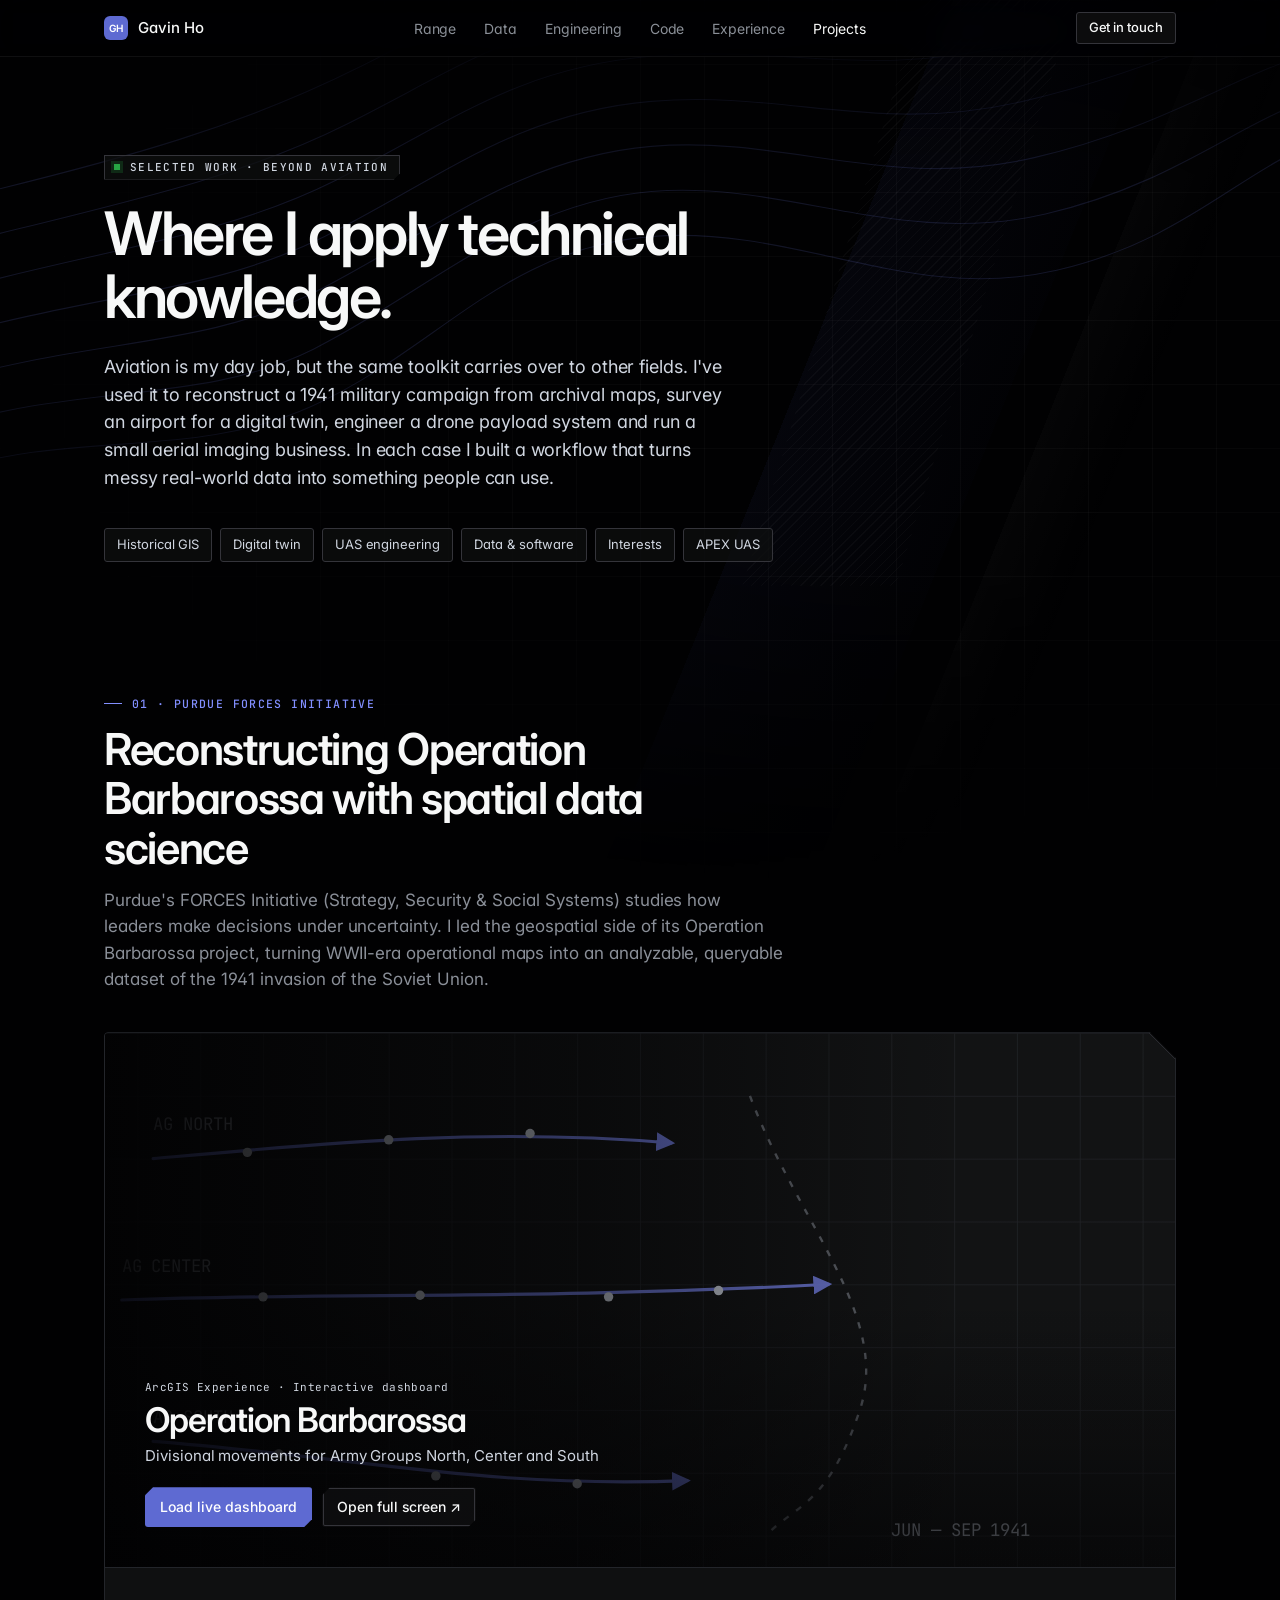
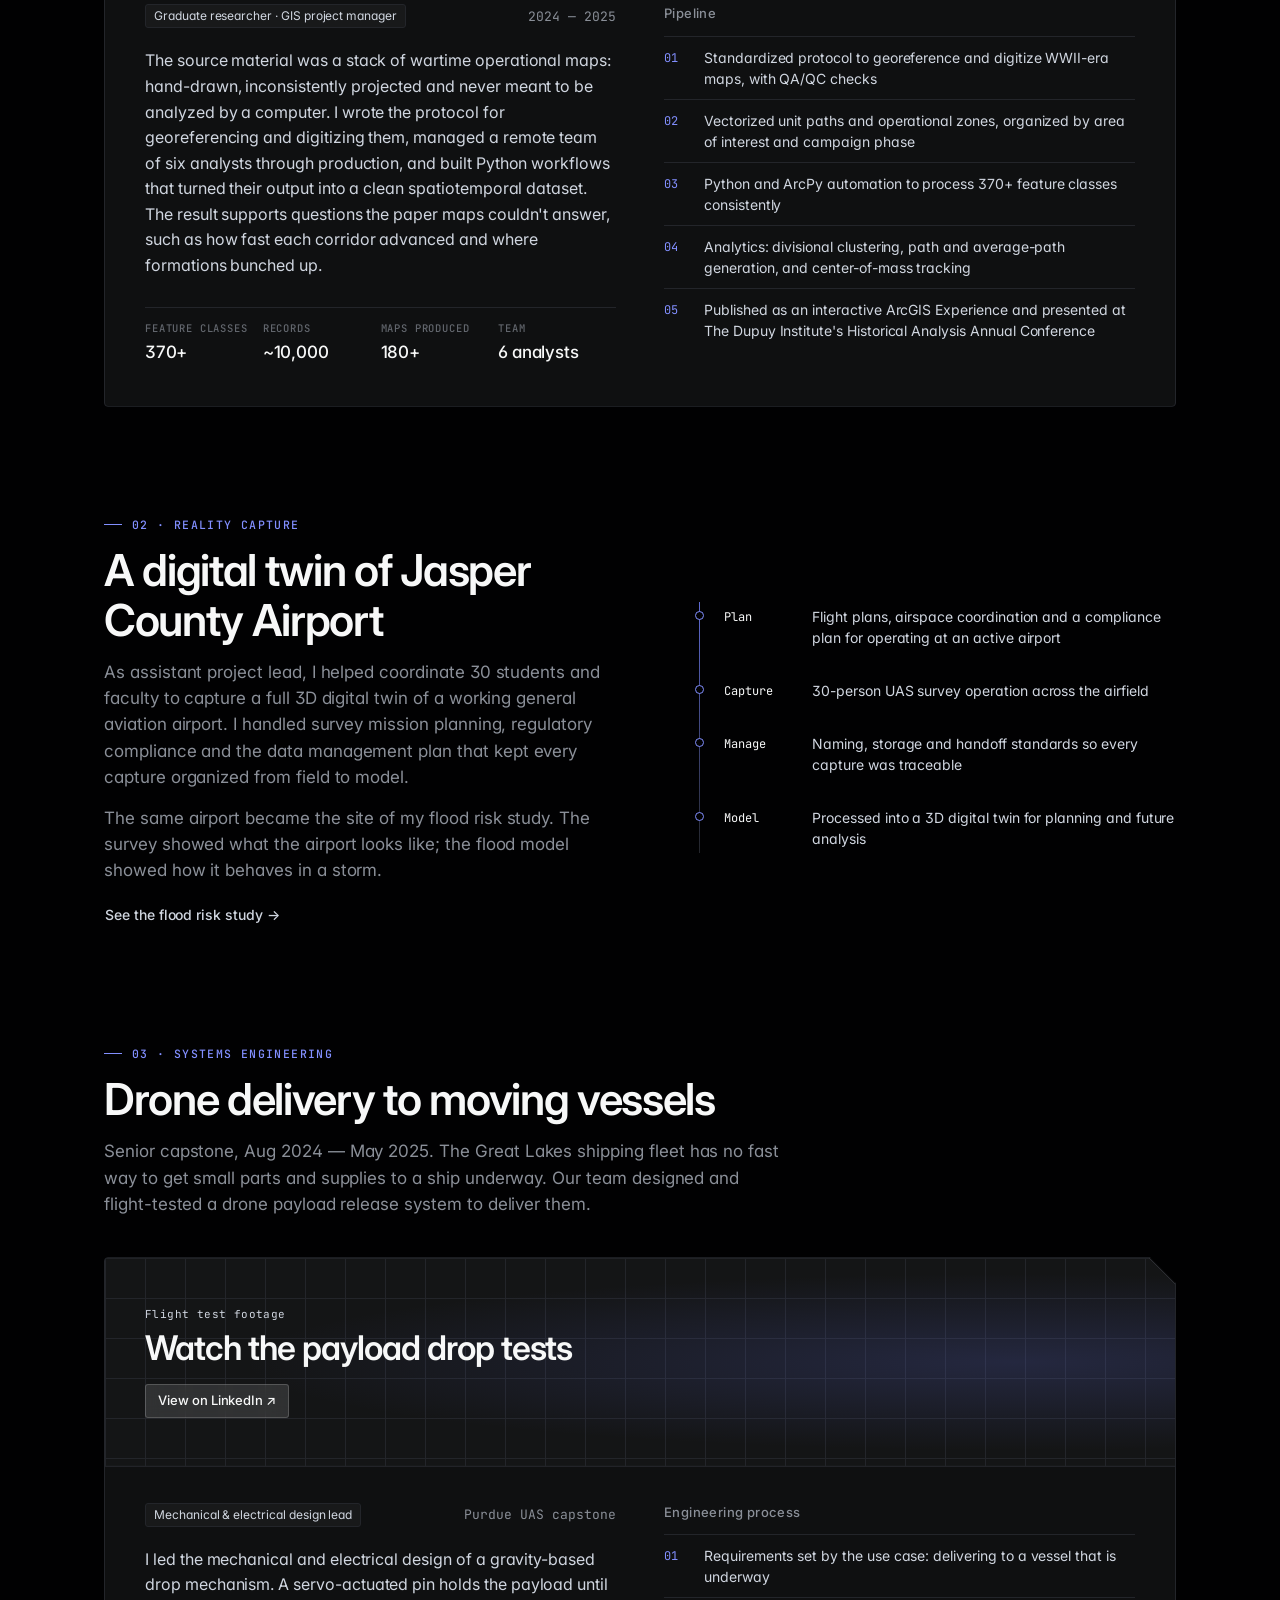
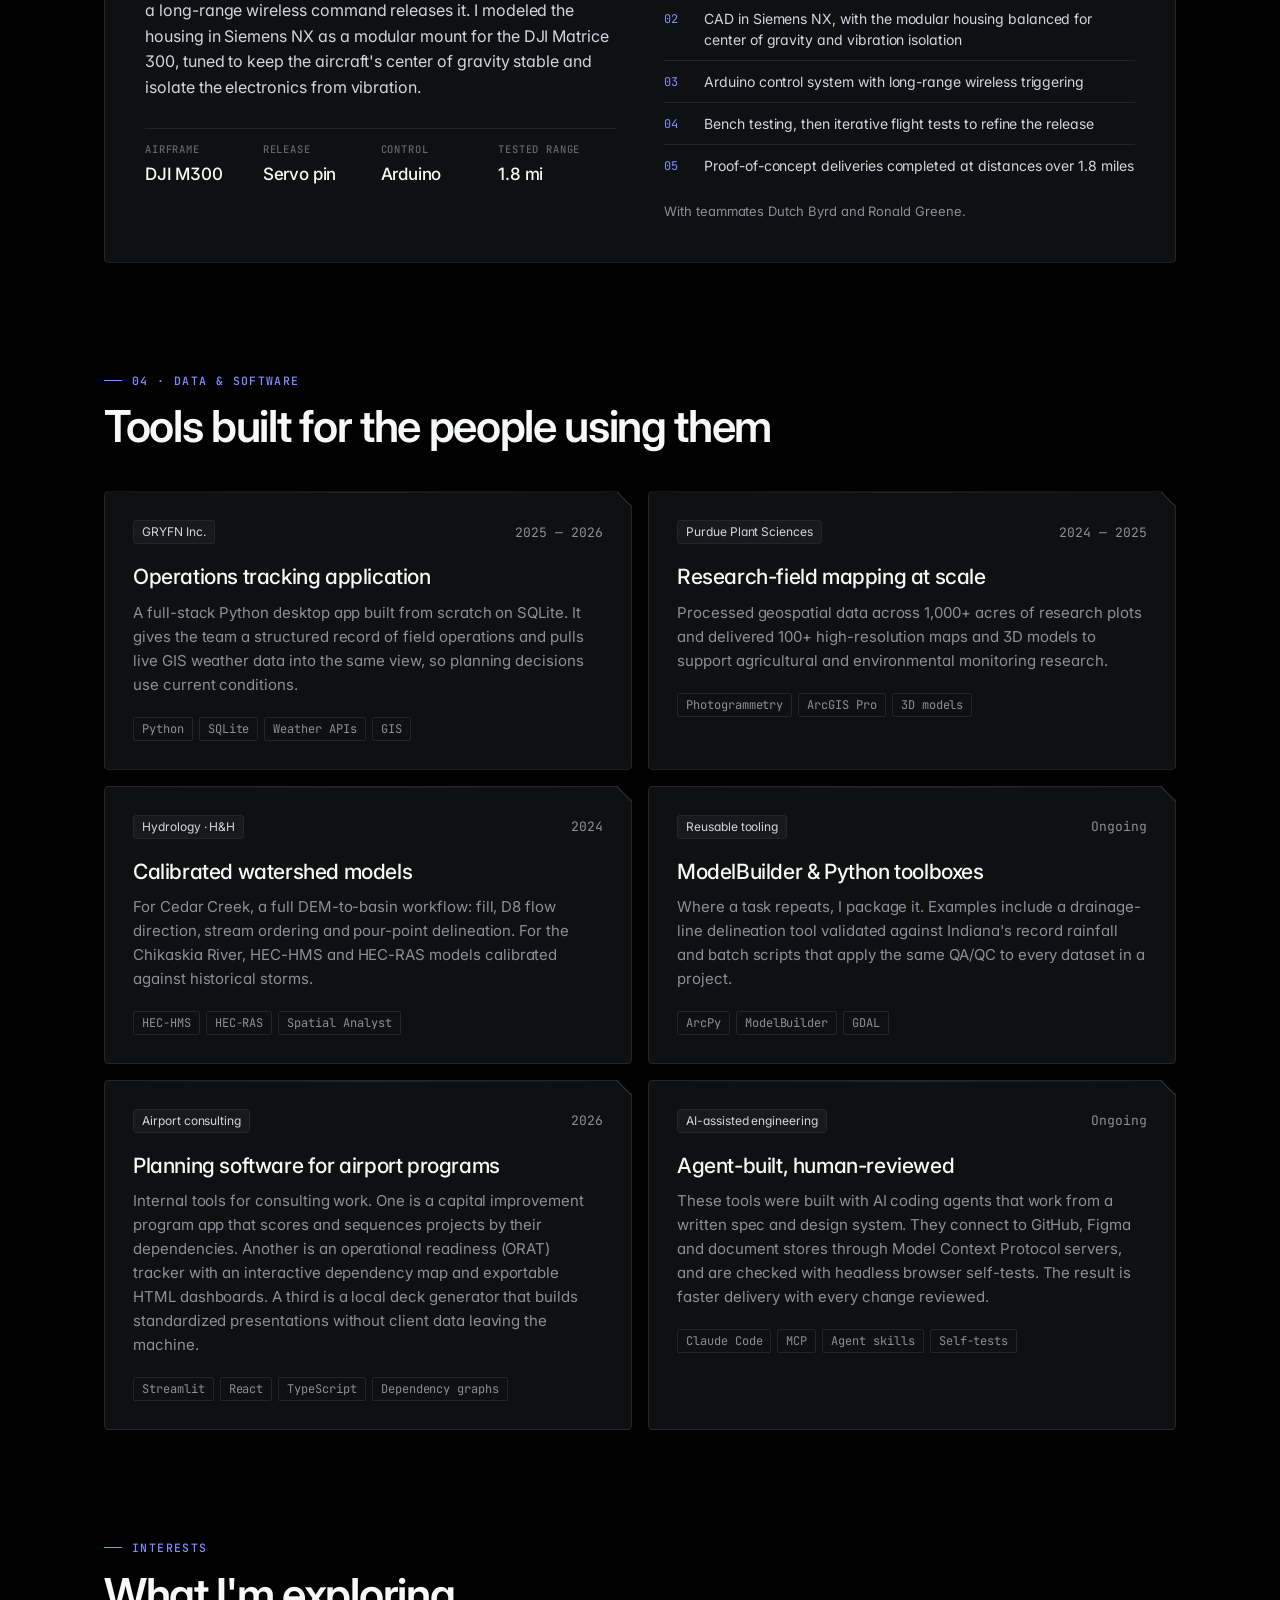
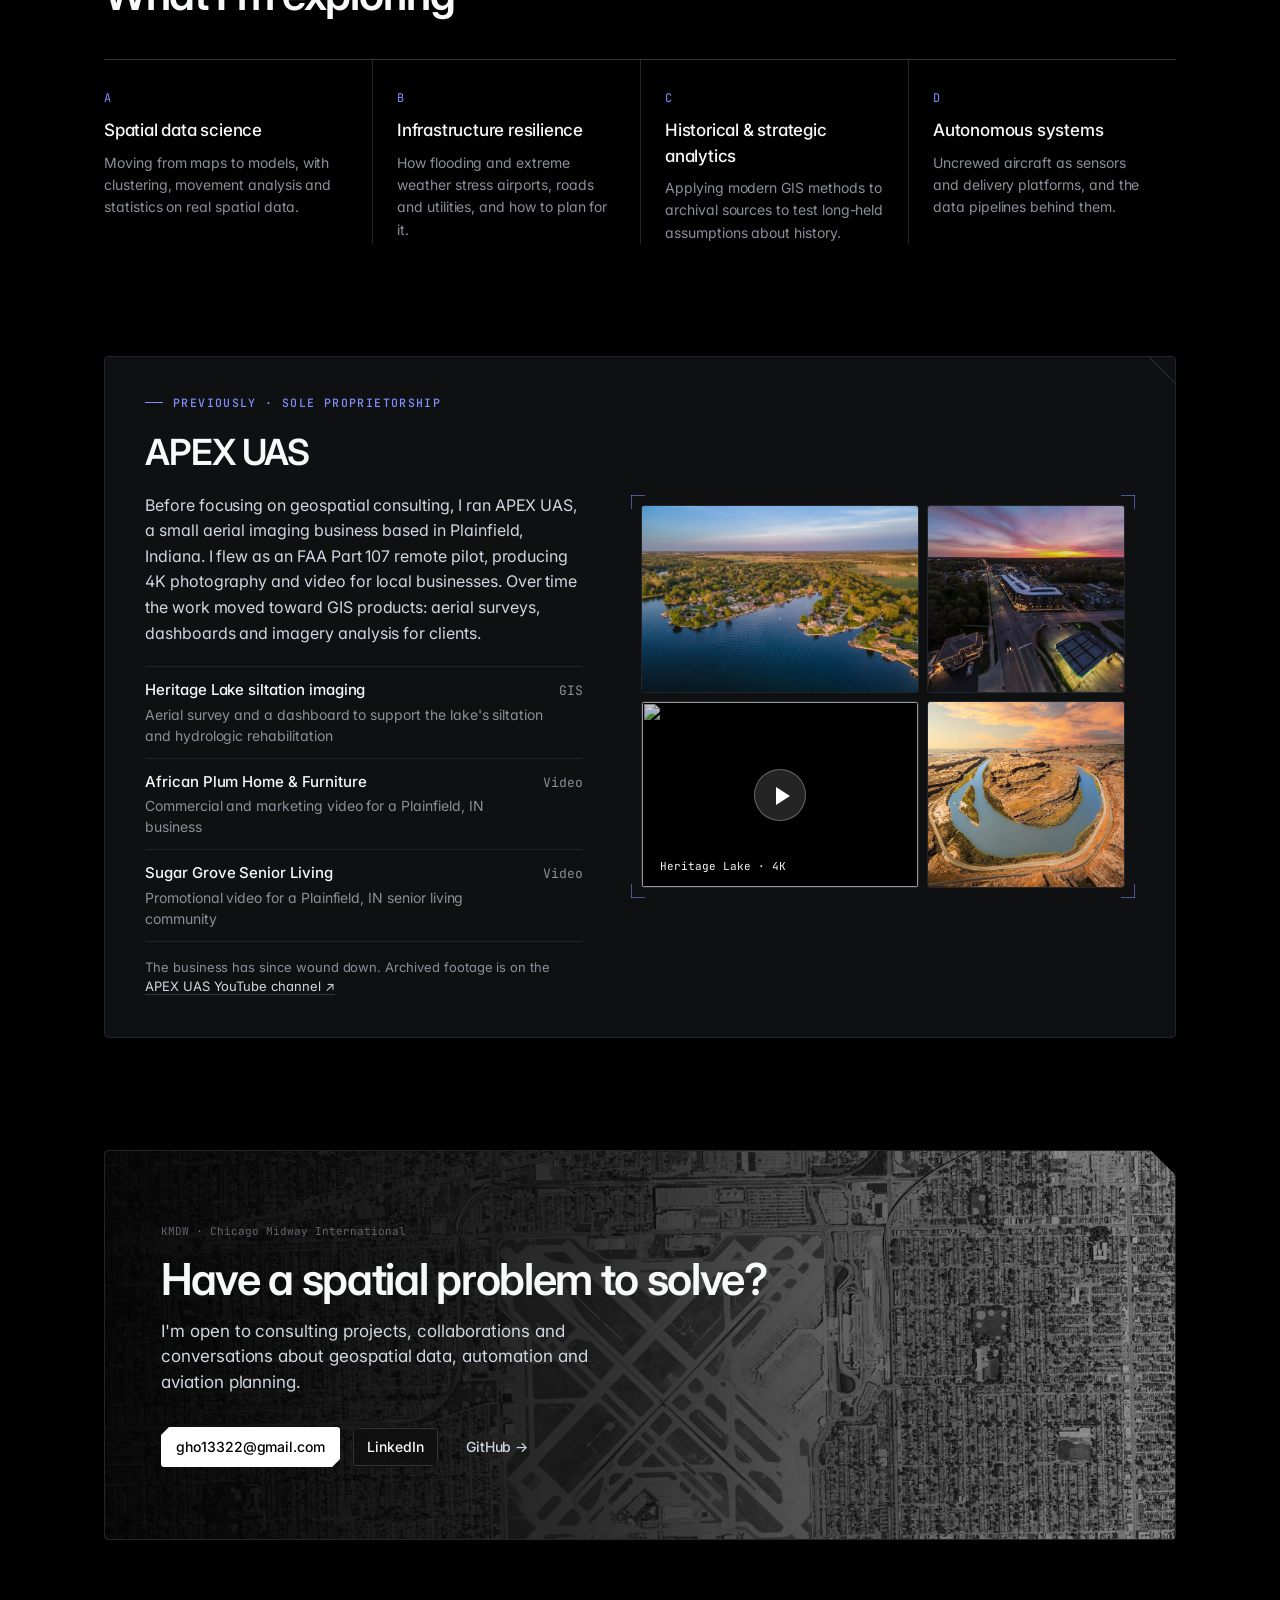
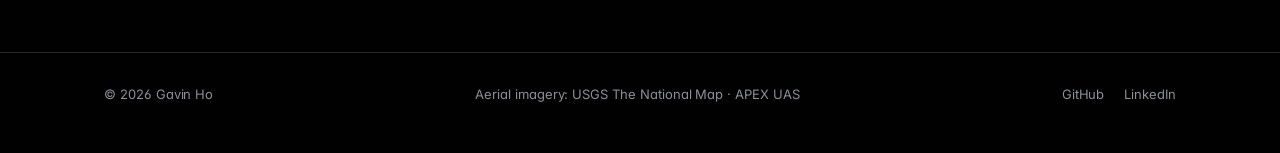
==== commit f3f0d2b3: "UI Update" ====
--- a/work.html
+++ b/work.html
@@ -13,7 +13,7 @@
   <link rel="preconnect" href="https://fonts.googleapis.com">
   <link rel="preconnect" href="https://fonts.gstatic.com" crossorigin>
   <link href="https://fonts.googleapis.com/css2?family=Inter:wght@400;500;600&family=JetBrains+Mono:wght@400;500&display=swap" rel="stylesheet">
-  <link rel="stylesheet" href="styles.css?v=7">
+  <link rel="stylesheet" href="styles.css?v=8">
 </head>
 <body>
 
@@ -24,12 +24,12 @@
         <span>Gavin Ho</span>
       </a>
       <nav class="nav-links" aria-label="Primary">
-        <a href="index.html#services">Services</a>
-        <a href="index.html#research">Research</a>
-        <a href="work.html" aria-current="page">Work</a>
-        <a href="index.html#work">Experience</a>
-        <a href="index.html#skills">Skills</a>
-        <a href="index.html#about">About</a>
+        <a href="index.html#range">Range</a>
+        <a href="index.html#data">Data</a>
+        <a href="index.html#engineering">Engineering</a>
+        <a href="index.html#code">Code</a>
+        <a href="index.html#experience">Experience</a>
+        <a href="work.html" aria-current="page">Projects</a>
       </nav>
       <a href="#contact" class="btn btn-secondary nav-cta">Get in touch</a>
     </div>
--- a/styles.css
+++ b/styles.css
@@ -580,13 +580,151 @@
 .headshot-frame { display: block; padding: 10px; }
 .apex-media.brackets { padding: 10px; }
 
+/* ==========================================================================
+   Context scenes: each section sits on art that matches its subject
+   ========================================================================== */
+.scene {
+  --tint: 130, 143, 255;
+  position: relative; isolation: isolate;
+  margin-top: calc(var(--section) - 24px);
+  padding: 96px 0 104px;
+}
+.scene::before { /* the art */
+  content: ""; position: absolute; inset: 0; z-index: -1;
+  background: var(--scene) var(--art-pos, 50% 50%) / cover no-repeat;
+  opacity: var(--art, 0.9);
+  -webkit-mask-image: linear-gradient(180deg, transparent 0%, #000 14%, #000 82%, transparent 100%);
+          mask-image: linear-gradient(180deg, transparent 0%, #000 14%, #000 82%, transparent 100%);
+}
+.scene::after { /* colored atmosphere, so sections are never flat black */
+  content: ""; position: absolute; inset: 0; z-index: -2;
+  -webkit-mask-image: linear-gradient(180deg, transparent 0%, #000 18%, #000 80%, transparent 100%);
+          mask-image: linear-gradient(180deg, transparent 0%, #000 18%, #000 80%, transparent 100%);
+  background:
+    radial-gradient(ellipse 55% 60% at 85% 30%, rgba(var(--tint), 0.16), transparent 70%),
+    radial-gradient(ellipse 45% 50% at 10% 85%, rgba(var(--tint), 0.10), transparent 70%),
+    linear-gradient(180deg, transparent, rgba(var(--tint), 0.035) 30%, rgba(var(--tint), 0.035) 70%, transparent);
+}
+.scene .section-head h2 { text-shadow: 0 2px 24px rgba(1,1,2,0.9); }
+.scene-blueprint::after {
+  background:
+    radial-gradient(ellipse 60% 60% at 80% 40%, rgba(var(--tint), 0.18), transparent 70%),
+    linear-gradient(180deg, transparent, rgba(8, 22, 48, 0.75) 18%, rgba(8, 22, 48, 0.75) 82%, transparent);
+}
+.scene-rgb::before { animation: hue 18s linear infinite; }
+.scene-code { --art: 0.28; }
+.scene-rgb { --art: 0.6; --art-pos: 50% 75%; }
+@keyframes hue { to { filter: hue-rotate(360deg); } }
+.scene + .section, .scene + .scene { margin-top: 0; }
+.scene + .scene { padding-top: 64px; }
+
+/* Nav: GitHub icon */
+.nav-end { display: flex; align-items: center; gap: 10px; }
+.icon-link { display: grid; place-items: center; width: 32px; height: 32px; color: var(--ink-subtle); transition: color .15s; }
+.icon-link:hover { color: var(--ink); }
+.icon-link svg { width: 18px; height: 18px; fill: currentColor; }
+.inline-link { color: var(--primary-hover); border-bottom: 1px solid rgba(130,143,255,0.35); }
+.inline-link:hover { color: var(--ink); }
+
+/* Technical range: three scene panels */
+.range { display: grid; grid-template-columns: repeat(3, 1fr); gap: 16px; }
+.range-panel {
+  --c: var(--cut-lg);
+  position: relative; isolation: isolate; overflow: hidden;
+  display: flex; flex-direction: column; min-height: 460px; padding: 28px;
+  background: linear-gradient(180deg, rgba(var(--tint), 0.10), rgba(15,16,17,0.92) 55%), var(--surface-1);
+  box-shadow: inset 0 0 0 1px var(--hairline-strong);
+  clip-path: polygon(0 0, calc(100% - var(--c)) 0, 100% var(--c), 100% 100%, 0 100%);
+  transition: box-shadow .25s;
+}
+.range-panel::before {
+  content: ""; position: absolute; inset: 0; z-index: -1;
+  background: var(--scene) 50% 0% / 180% auto no-repeat;
+  opacity: 0.75; transition: transform .8s ease, opacity .3s;
+  -webkit-mask-image: linear-gradient(180deg, #000 0%, #000 30%, transparent 70%);
+          mask-image: linear-gradient(180deg, #000 0%, #000 30%, transparent 70%);
+}
+.range-panel:hover { box-shadow: inset 0 0 0 1px rgba(var(--tint), 0.7); }
+.range-panel:hover::before { transform: scale(1.06); opacity: 1; }
+.range-k { font-size: 11px; letter-spacing: 0.12em; text-transform: uppercase; color: rgb(var(--tint)); }
+.range-panel h3 { margin-top: 120px; font-size: 24px; font-weight: 600; letter-spacing: -0.03em; }
+.range-panel > p { margin-top: 8px; color: var(--ink-muted); font-size: 15px; line-height: 1.55; }
+.range-panel ul { list-style: none; margin: 20px 0 0; padding: 0; border-top: 1px solid var(--hairline); }
+.range-panel li { position: relative; padding: 9px 0 9px 16px; font-size: 14px; color: var(--ink-muted); border-bottom: 1px dashed var(--hairline); }
+.range-panel li::before { content: ""; position: absolute; left: 0; top: 16px; width: 6px; height: 6px; background: rgb(var(--tint)); }
+.range-go { margin-top: auto; padding-top: 20px; font-size: 14px; font-weight: 500; color: rgb(var(--tint)); }
+
+/* Leadership band */
+.lead-band {
+  display: grid; grid-template-columns: 1.15fr 1fr; gap: 56px; align-items: center;
+  padding: 44px; background: rgba(8, 9, 12, 0.72);
+  backdrop-filter: blur(6px); -webkit-backdrop-filter: blur(6px);
+  box-shadow: inset 0 0 0 1px var(--hairline-strong);
+  clip-path: polygon(0 0, calc(100% - var(--cut-lg)) 0, 100% var(--cut-lg), 100% 100%, var(--cut-lg) 100%, 0 calc(100% - var(--cut-lg)));
+}
+.lead-band h2 { font-size: clamp(26px, 3.4vw, 38px); line-height: 1.12; letter-spacing: -0.03em; }
+.lead-band .hero-actions { margin-top: 28px; }
+.lead-band .flow-k { width: auto; }
+.lead-band .flow li { grid-template-columns: 96px 1fr; }
+
+/* Engineering */
+.feature {
+  --c: var(--cut-lg);
+  padding: 36px 40px; margin-bottom: 16px;
+  background: linear-gradient(120deg, rgba(96,165,250,0.14), rgba(8,22,48,0.6) 45%, rgba(8,9,12,0.85));
+  box-shadow: inset 0 0 0 1px rgba(124, 180, 255, 0.35);
+  clip-path: polygon(0 0, calc(100% - var(--c)) 0, 100% var(--c), 100% 100%, 0 100%);
+}
+.feature-head { display: flex; justify-content: space-between; align-items: center; gap: 12px; }
+.feature h3 { margin: 18px 0 20px; font-size: clamp(24px, 2.8vw, 32px); font-weight: 600; letter-spacing: -0.03em; }
+.feature-body { display: grid; grid-template-columns: 1fr 1fr; gap: 32px; border-top: 1px solid rgba(124,180,255,0.25); padding-top: 20px; }
+.feature-k { display: inline-block; font-size: 12px; color: #7cb4ff; letter-spacing: 0.08em; margin-bottom: 8px; }
+.feature-body p { color: var(--ink-muted); font-size: 15px; line-height: 1.6; }
+.scene.scene-blueprint .card { --panel: rgba(10, 16, 30, 0.82); }
+.scene.scene-blueprint .card:hover { --panel: rgba(14, 24, 44, 0.9); --edge: #7cb4ff; }
+.bench {
+  margin-top: 16px; display: flex; flex-wrap: wrap; align-items: center; gap: 12px 20px;
+  padding: 18px 22px; background: rgba(8, 22, 48, 0.55); box-shadow: inset 0 0 0 1px rgba(124,180,255,0.25);
+}
+.bench-k { font-size: 11px; letter-spacing: 0.12em; text-transform: uppercase; color: #7cb4ff; }
+.bench .tags { margin: 0; }
+.bench .tags li { color: var(--ink-muted); border-color: rgba(124,180,255,0.3); }
+.bench-note { flex-basis: 100%; font-size: 13px; color: var(--ink-subtle); }
+
+/* Scene-local card glass so art shows through */
+.scene .card { --panel: rgba(12, 13, 17, 0.82); backdrop-filter: blur(4px); -webkit-backdrop-filter: blur(4px); }
+.scene .card:hover { --panel: rgba(20, 21, 27, 0.9); }
+.scene .case { --panel: rgba(12, 13, 17, 0.88); }
+
+/* Repositories */
+.repos { display: grid; grid-template-columns: repeat(3, 1fr); gap: 16px; }
+.repo { display: flex; flex-direction: column; gap: 10px; }
+.repo-name { font-size: 14px; color: var(--ink); }
+.repo-name::before { content: "▸ "; color: var(--primary-hover); }
+.repo p { flex: 1; font-size: 14px; }
+.repo-meta { display: flex; align-items: center; gap: 8px; font: 400 12px var(--mono); color: var(--ink-subtle); }
+.repo-meta i { width: 9px; height: 9px; border-radius: 50%; background: var(--lang); }
+.repo-foot { display: flex; align-items: center; gap: 16px; margin-top: 24px; }
+
+/* Side projects */
+.fun { display: grid; grid-template-columns: repeat(4, 1fr); gap: 16px; }
+.fun-card { display: flex; flex-direction: column; }
+.fun-k {
+  font-size: 11px; letter-spacing: 0.1em; text-transform: uppercase; margin-bottom: 36px;
+  background: linear-gradient(90deg, #ff3d6e, #ffb13d, #3dffa2, #3db8ff, #b13dff); background-size: 200% 100%;
+  -webkit-background-clip: text; background-clip: text; color: transparent;
+}
+.fun-card h3 { font-size: 19px; }
+.fun-card p { font-size: 14px; }
+.about-text + .about-text { margin-top: 14px; }
+
 /* Reveal */
 .reveal { opacity: 0; transform: translateY(12px); transition: opacity .6s ease, transform .6s ease; }
 .reveal.in { opacity: 1; transform: none; }
 @media (prefers-reduced-motion: reduce) {
   html { scroll-behavior: auto; }
   .reveal { opacity: 1; transform: none; transition: none; }
-  .hero-bg { animation: none; }
+  .hero-bg, .scene-rgb::before { animation: none; }
 }
 
 /* Responsive */
@@ -596,6 +734,12 @@
   .case-hero { aspect-ratio: 16 / 9; }
   .case-body { grid-template-columns: 1fr; gap: 28px; }
   .teaser { grid-template-columns: 1fr; }
+  .range { grid-template-columns: 1fr; }
+  .range-panel { min-height: 0; }
+  .range-panel h3 { margin-top: 72px; }
+  .lead-band { grid-template-columns: 1fr; gap: 32px; }
+  .repos { grid-template-columns: repeat(2, 1fr); }
+  .fun { grid-template-columns: repeat(2, 1fr); }
   .caps { grid-template-columns: repeat(2, 1fr); }
   .ai { grid-template-columns: 1fr; gap: 28px; }
   .split, .apex { grid-template-columns: 1fr; gap: 36px; }
@@ -634,6 +778,12 @@
   .media-pair { grid-template-columns: 1fr; }
   .apex { padding: 24px; }
   .caps { grid-template-columns: 1fr; }
+  .scene { padding: 72px 0 80px; }
+  .lead-band, .feature { padding: 28px 24px; }
+  .feature-body { grid-template-columns: 1fr; gap: 20px; }
+  .repos, .fun { grid-template-columns: 1fr; }
+  .lead-band .flow li { grid-template-columns: 1fr; gap: 4px; }
+  .nav-end .icon-link { display: none; }
   .ai { padding: 28px 24px; }
   .hero::after { clip-path: polygon(78% 0, 92% 0, 72% 100%, 58% 100%); }
   .hero::before { display: none; }
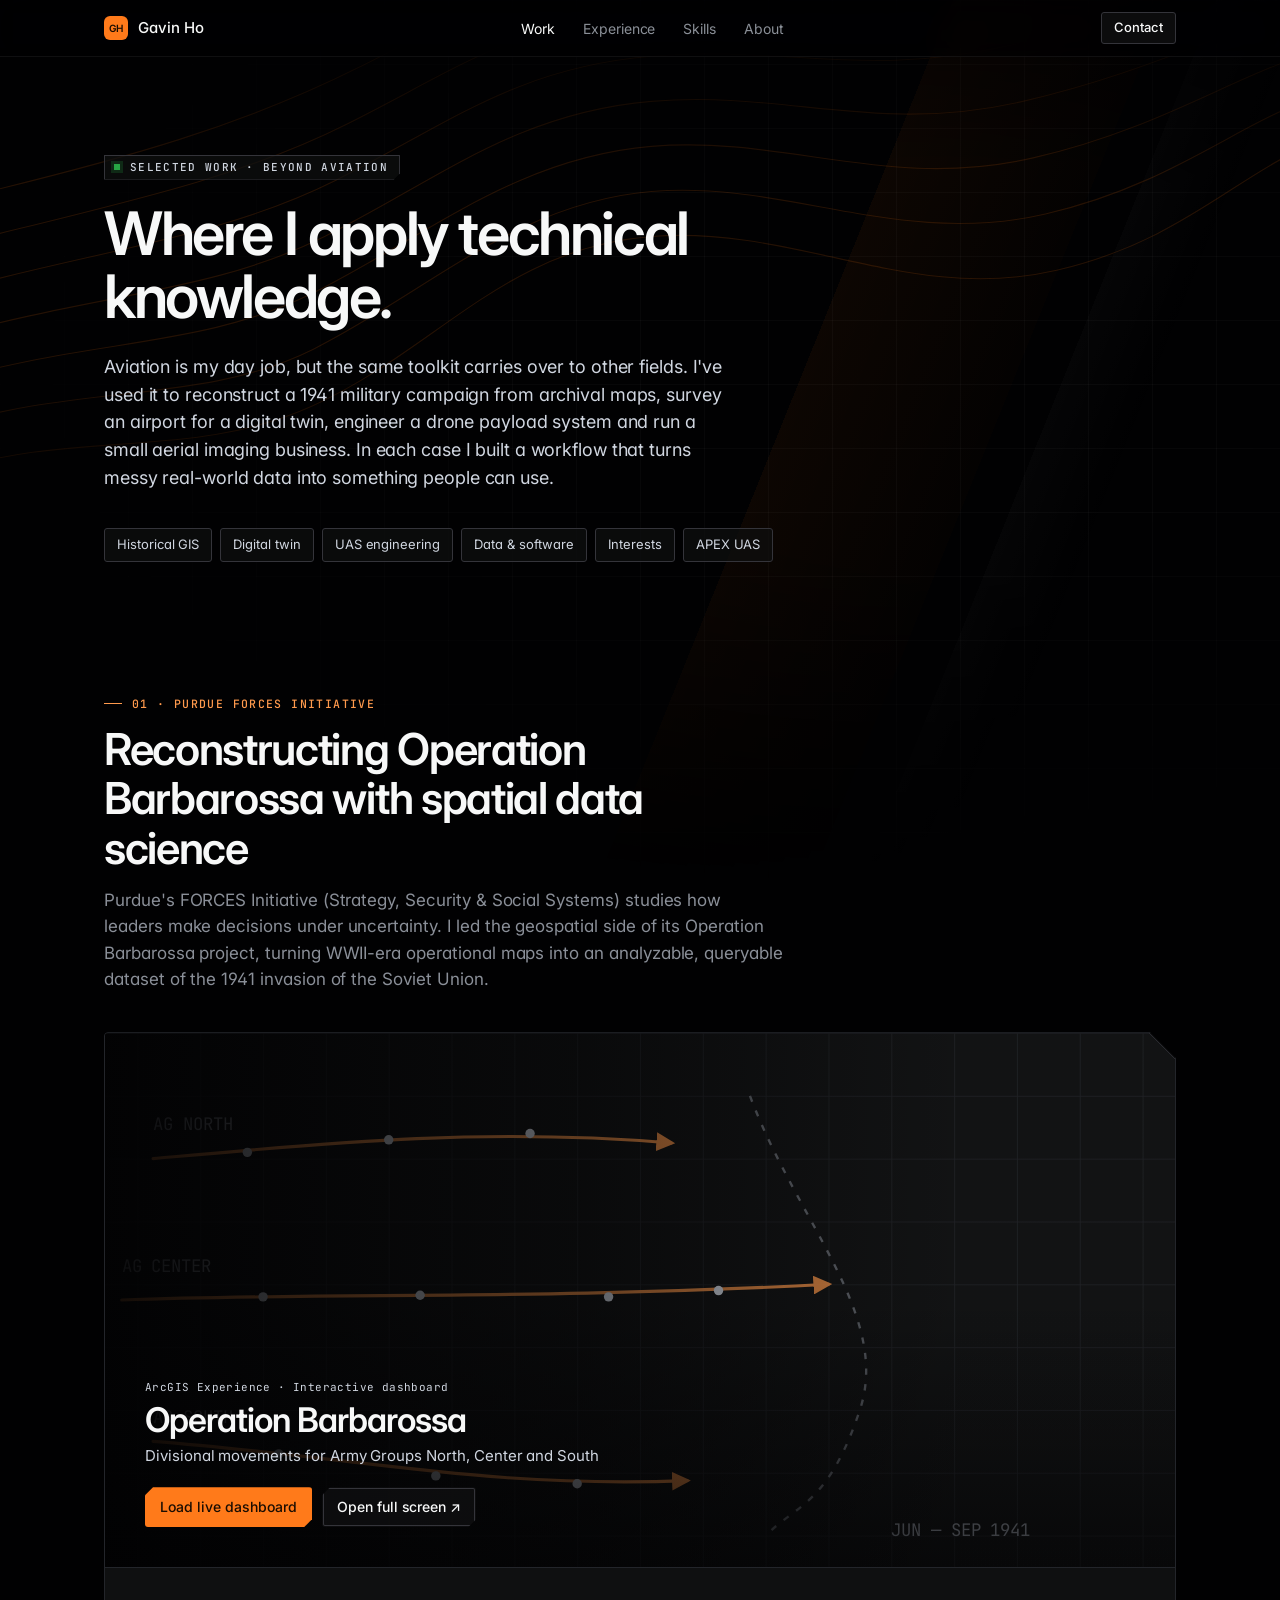
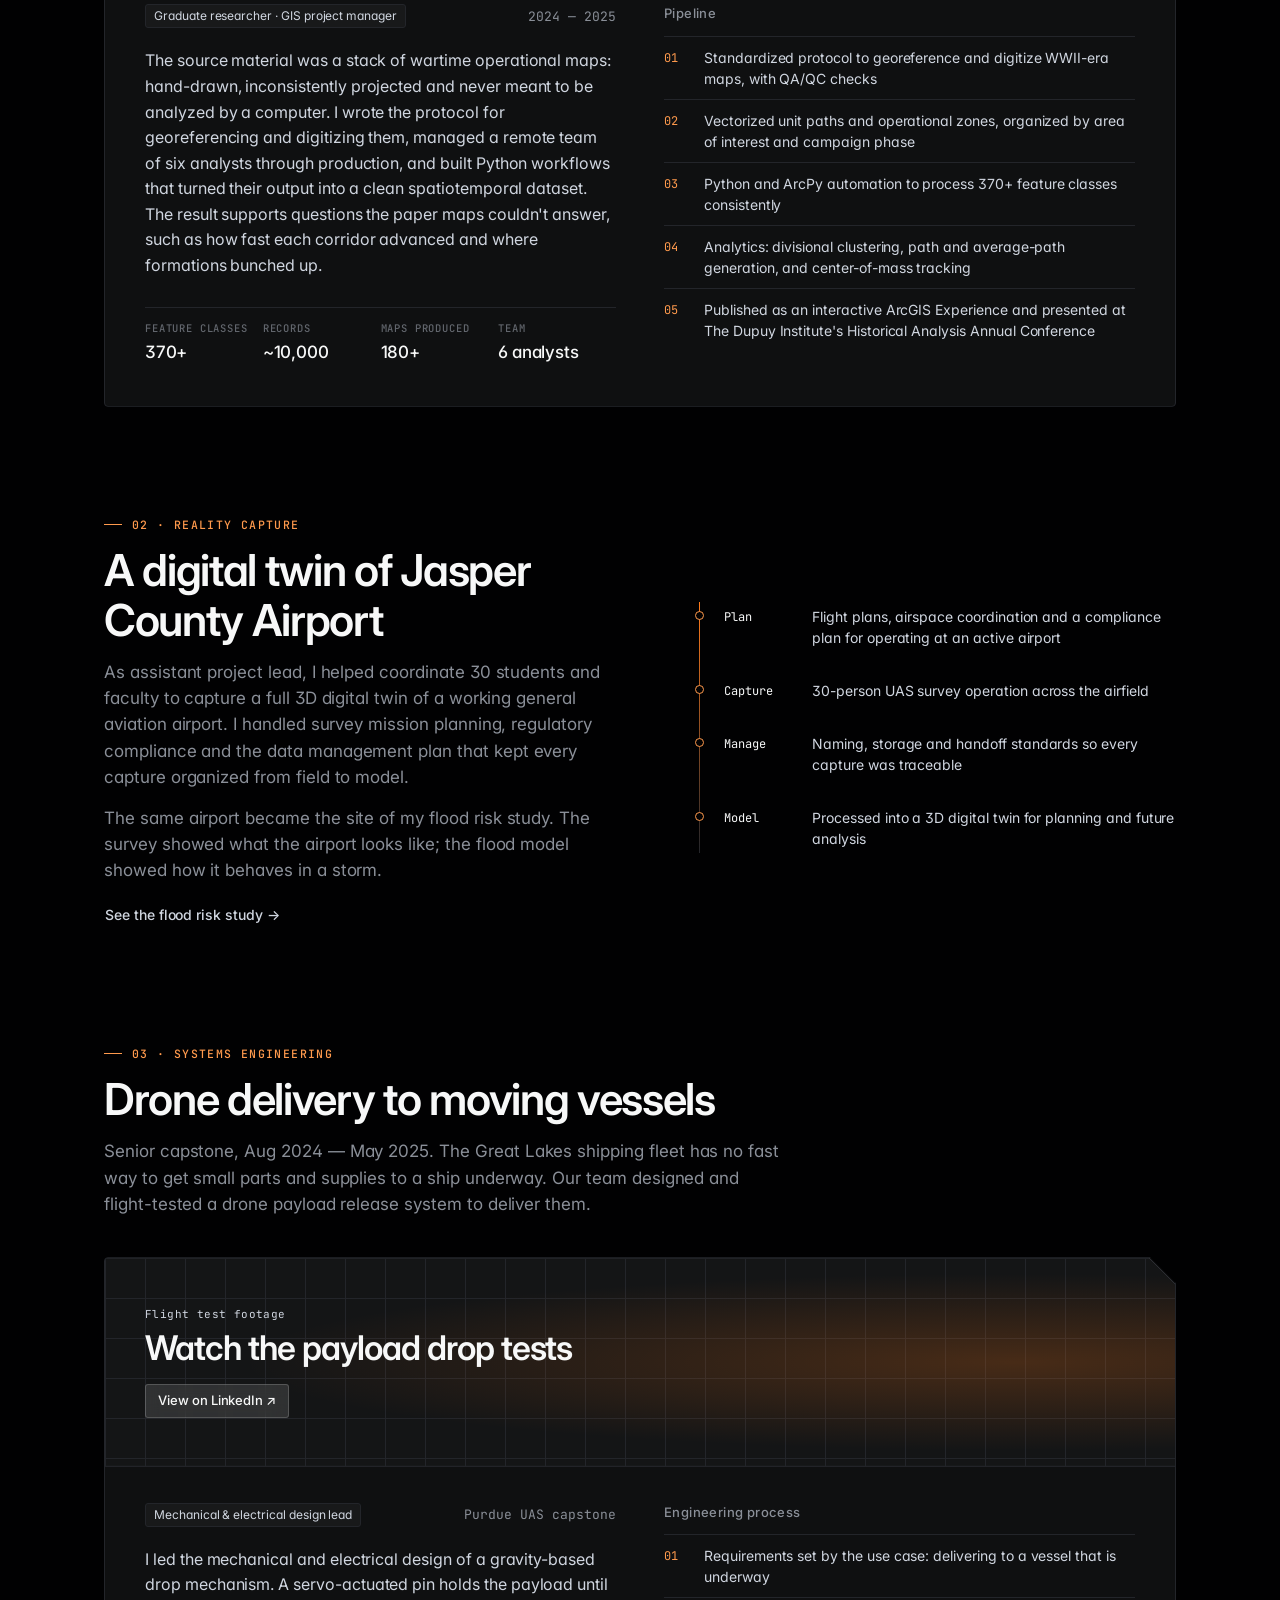
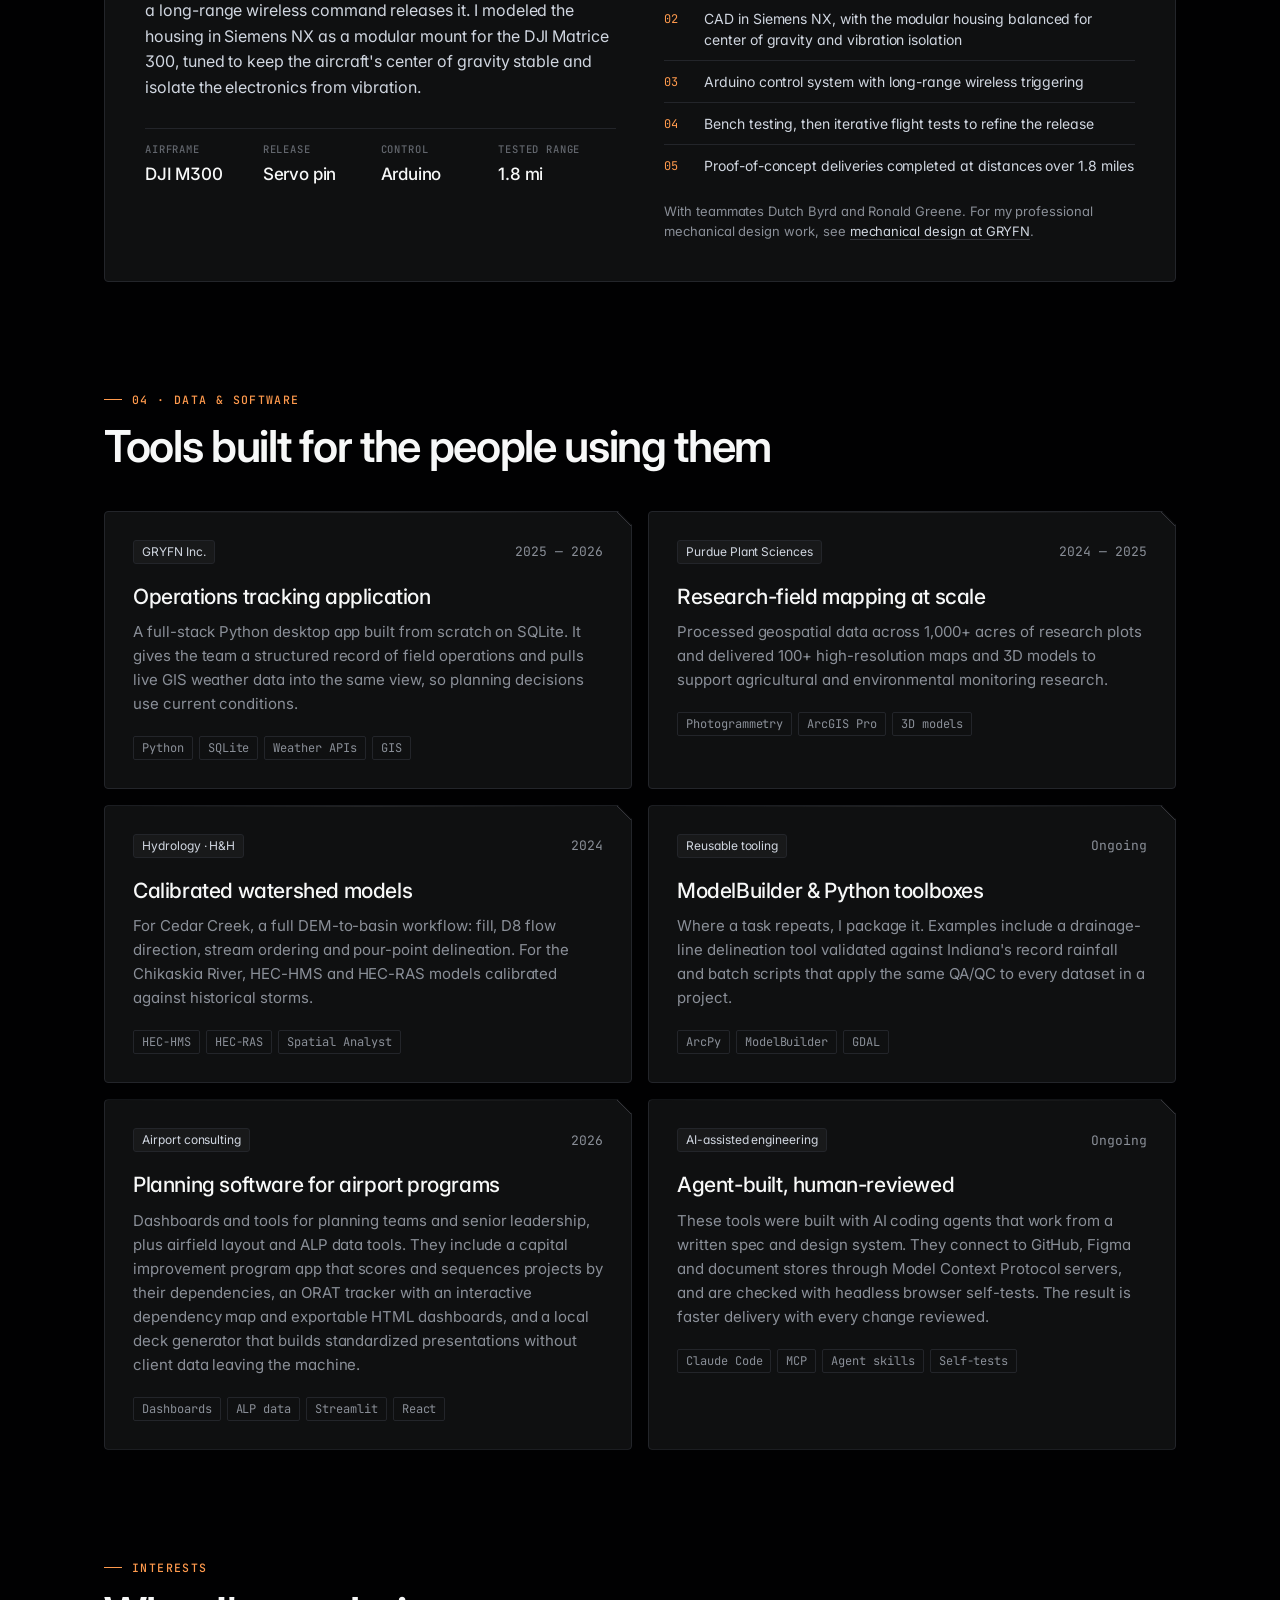
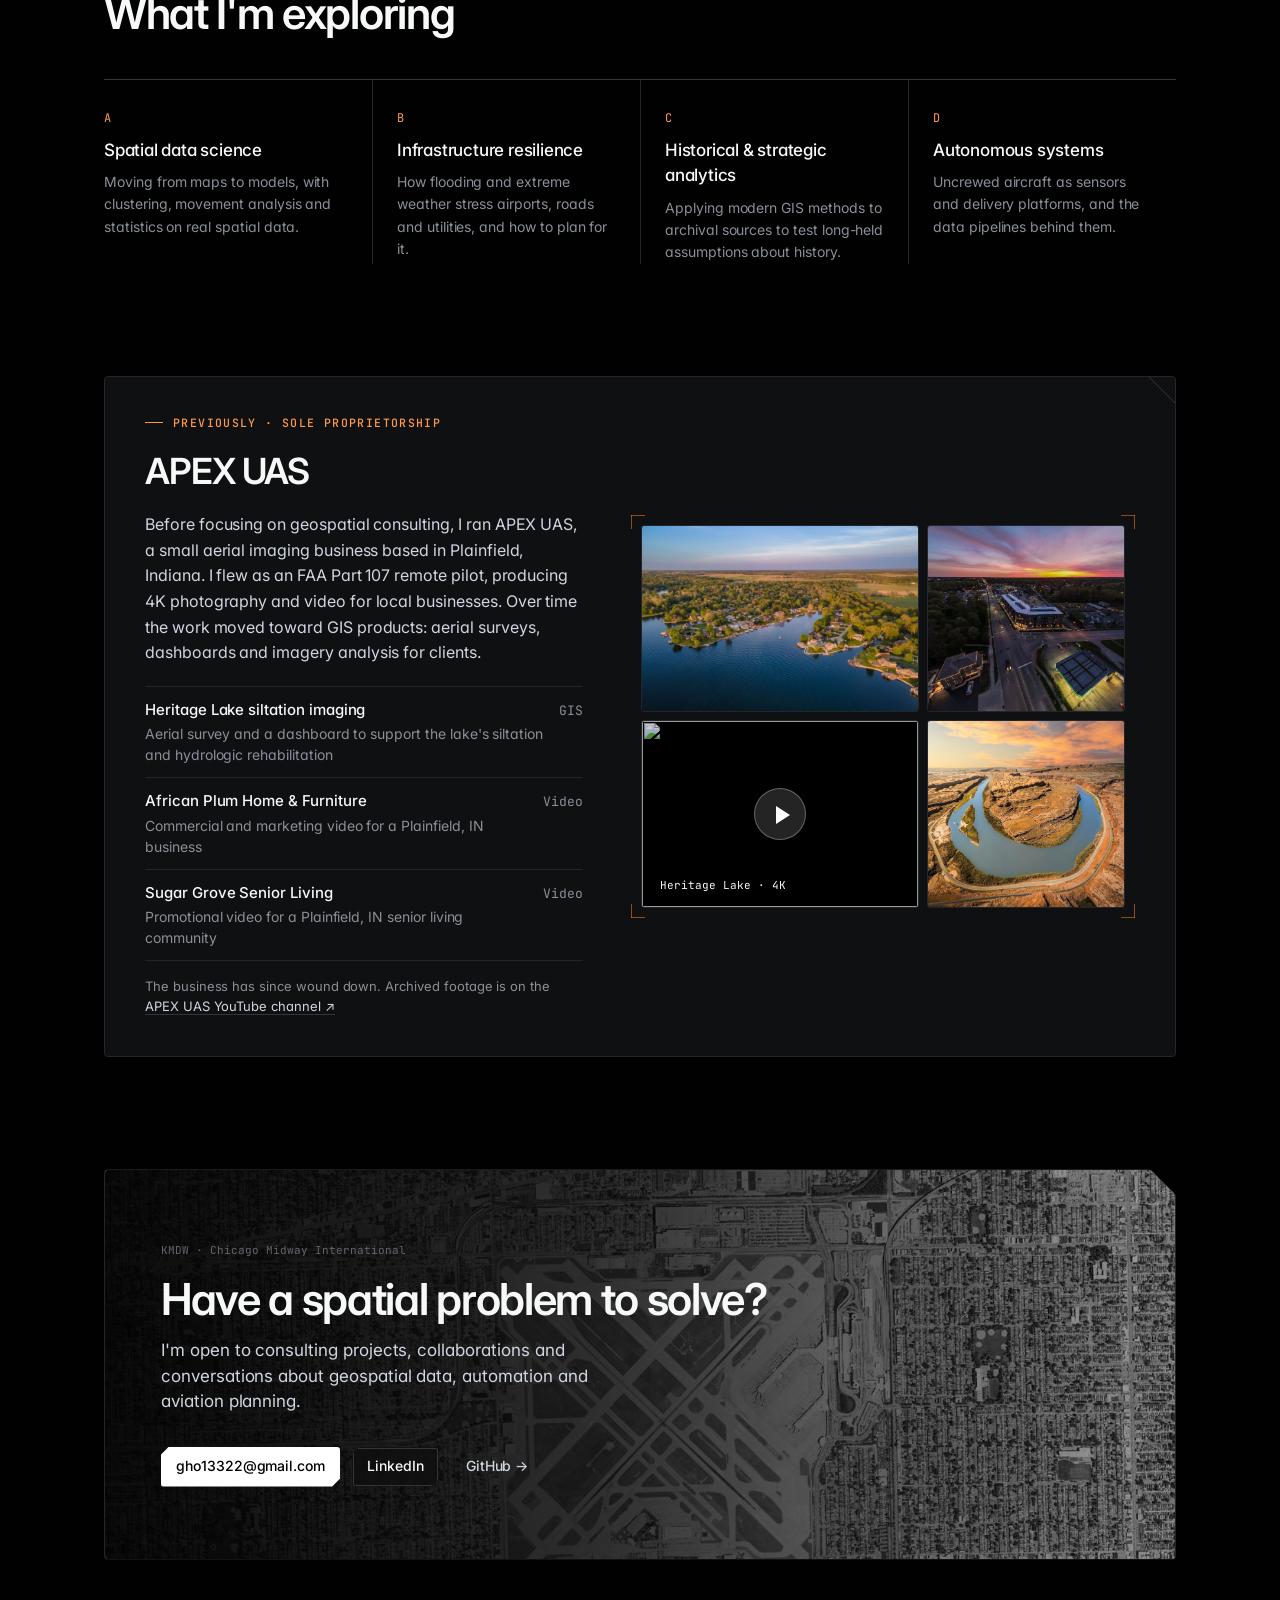
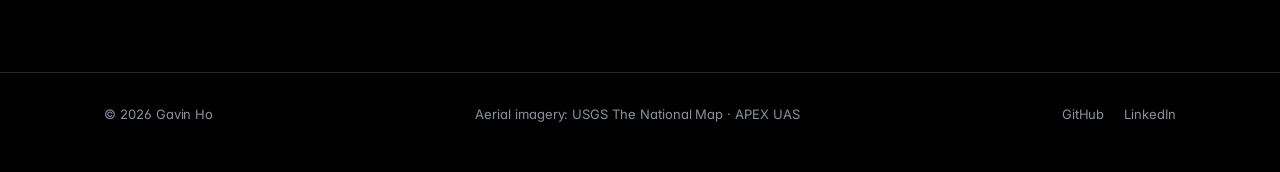
==== commit 2fea3785: "Theme adjustment, nav update" ====
--- a/work.html
+++ b/work.html
@@ -9,11 +9,11 @@
   <meta property="og:description" content="Where I apply geospatial and technical skills outside aviation.">
   <meta property="og:image" content="assets/img/apex-heritage-lake.jpg">
   <meta name="theme-color" content="#010102">
-  <link rel="icon" href="data:image/svg+xml,%3Csvg xmlns='http://www.w3.org/2000/svg' viewBox='0 0 32 32'%3E%3Crect width='32' height='32' rx='8' fill='%235e6ad2'/%3E%3Ctext x='16' y='21.5' font-family='Arial' font-weight='700' font-size='14' fill='white' text-anchor='middle'%3EGH%3C/text%3E%3C/svg%3E">
+  <link rel="icon" href="data:image/svg+xml,%3Csvg xmlns='http://www.w3.org/2000/svg' viewBox='0 0 32 32'%3E%3Crect width='32' height='32' rx='8' fill='%23ff7a1a'/%3E%3Ctext x='16' y='21.5' font-family='Arial' font-weight='700' font-size='14' fill='white' text-anchor='middle'%3EGH%3C/text%3E%3C/svg%3E">
   <link rel="preconnect" href="https://fonts.googleapis.com">
   <link rel="preconnect" href="https://fonts.gstatic.com" crossorigin>
   <link href="https://fonts.googleapis.com/css2?family=Inter:wght@400;500;600&family=JetBrains+Mono:wght@400;500&display=swap" rel="stylesheet">
-  <link rel="stylesheet" href="styles.css?v=8">
+  <link rel="stylesheet" href="styles.css?v=9">
 </head>
 <body>
 
@@ -24,14 +24,12 @@
         <span>Gavin Ho</span>
       </a>
       <nav class="nav-links" aria-label="Primary">
-        <a href="index.html#range">Range</a>
-        <a href="index.html#data">Data</a>
-        <a href="index.html#engineering">Engineering</a>
-        <a href="index.html#code">Code</a>
+        <a href="work.html" aria-current="page">Work</a>
         <a href="index.html#experience">Experience</a>
-        <a href="work.html" aria-current="page">Projects</a>
+        <a href="index.html#skills">Skills</a>
+        <a href="index.html#about">About</a>
       </nav>
-      <a href="#contact" class="btn btn-secondary nav-cta">Get in touch</a>
+      <a href="#contact" class="btn btn-secondary nav-cta">Contact</a>
     </div>
   </header>
 
@@ -89,11 +87,11 @@
           <div class="embed-poster" aria-hidden="true">
             <svg viewBox="0 0 800 340" preserveAspectRatio="xMidYMid slice">
               <defs>
-                <marker id="ah" viewBox="0 0 10 10" refX="8" refY="5" markerWidth="6" markerHeight="6" orient="auto-start-reverse"><path d="M0 0L10 5L0 10z" fill="#828fff"/></marker>
+                <marker id="ah" viewBox="0 0 10 10" refX="8" refY="5" markerWidth="6" markerHeight="6" orient="auto-start-reverse"><path d="M0 0L10 5L0 10z" fill="#ff9a4d"/></marker>
                 <pattern id="grid" width="40" height="40" patternUnits="userSpaceOnUse"><path d="M40 0H0V40" fill="none" stroke="#23252a" stroke-width="1"/></pattern>
               </defs>
               <rect width="800" height="340" fill="url(#grid)"/>
-              <g fill="none" stroke="#828fff" stroke-width="2" stroke-linecap="round" marker-end="url(#ah)" opacity=".85">
+              <g fill="none" stroke="#ff9a4d" stroke-width="2" stroke-linecap="round" marker-end="url(#ah)" opacity=".85">
                 <path d="M90 80C200 70 300 60 420 70"/>
                 <path d="M70 170C210 165 330 170 520 160"/>
                 <path d="M90 260C220 270 300 290 430 285"/>
@@ -237,7 +235,7 @@
               <li><span class="mono">04</span>Bench testing, then iterative flight tests to refine the release</li>
               <li><span class="mono">05</span>Proof-of-concept deliveries completed at distances over 1.8 miles</li>
             </ol>
-            <p class="fine">With teammates Dutch Byrd and Ronald Greene.</p>
+            <p class="fine">With teammates Dutch Byrd and Ronald Greene. For my professional mechanical design work, see <a href="index.html#engineering">mechanical design at GRYFN</a>.</p>
           </div>
         </div>
       </div>
@@ -303,12 +301,12 @@
           </div>
           <h3>Planning software for airport programs</h3>
           <p>
-            Internal tools for consulting work. One is a capital improvement program app that scores and sequences
-            projects by their dependencies. Another is an operational readiness (ORAT) tracker with an interactive
-            dependency map and exportable HTML dashboards. A third is a local deck generator that builds
-            standardized presentations without client data leaving the machine.
-          </p>
-          <ul class="tags"><li>Streamlit</li><li>React</li><li>TypeScript</li><li>Dependency graphs</li></ul>
+            Dashboards and tools for planning teams and senior leadership, plus airfield layout and ALP data tools.
+            They include a capital improvement program app that scores and sequences projects by their dependencies,
+            an ORAT tracker with an interactive dependency map and exportable HTML dashboards, and a local deck
+            generator that builds standardized presentations without client data leaving the machine.
+          </p>
+          <ul class="tags"><li>Dashboards</li><li>ALP data</li><li>Streamlit</li><li>React</li></ul>
         </article>
         <article class="card reveal">
           <div class="card-top">
--- a/styles.css
+++ b/styles.css
@@ -1,8 +1,10 @@
 /* Design tokens — adapted from the Linear DESIGN.md (awesome-design-md) */
 :root {
-  --primary: #5e6ad2;
-  --primary-hover: #828fff;
-  --primary-focus: #5e69d1;
+  --primary: #ff7a1a;
+  --primary-hover: #ff9a4d;
+  --primary-focus: #e8680c;
+  --primary-rgb: 255, 122, 26;
+  --on-primary: #1a0d02;
 
   --ink: #f7f8f8;
   --ink-muted: #d0d6e0;
@@ -47,8 +49,8 @@
 p { margin: 0; }
 img { max-width: 100%; display: block; }
 button { font: inherit; color: inherit; }
-::selection { background: rgba(94, 106, 210, 0.4); }
-:focus-visible { outline: 2px solid rgba(130, 143, 255, 0.7); outline-offset: 2px; border-radius: var(--r-md); }
+::selection { background: rgba(var(--primary-rgb), 0.4); }
+:focus-visible { outline: 2px solid rgba(var(--primary-rgb), 0.7); outline-offset: 2px; border-radius: var(--r-md); }
 
 .container { width: 100%; max-width: 1120px; margin: 0 auto; padding: 0 24px; }
 .mono { font-family: var(--mono); font-size: 13px; letter-spacing: 0; }
@@ -67,7 +69,7 @@
 .brand-mark {
   display: grid; place-items: center;
   width: 24px; height: 24px; border-radius: 6px;
-  background: var(--primary); color: #fff;
+  background: var(--primary); color: var(--on-primary);
   font-size: 10px; font-weight: 600; letter-spacing: 0.2px;
 }
 .nav-links { display: flex; gap: 28px; font-size: 14px; color: var(--ink-subtle); }
@@ -83,7 +85,7 @@
   transition: background .15s, border-color .15s, color .15s;
   cursor: pointer;
 }
-.btn-primary { background: var(--primary); color: #fff; }
+.btn-primary { background: var(--primary); color: var(--on-primary); }
 .btn-primary:hover { background: var(--primary-hover); }
 .btn-primary:active { background: var(--primary-focus); }
 .btn-secondary { background: rgba(15, 16, 17, 0.8); border-color: var(--hairline-strong); color: var(--ink); }
@@ -191,7 +193,7 @@
 .icon {
   width: 40px; height: 40px; border-radius: var(--r-md); margin-bottom: 20px;
   display: grid; place-items: center;
-  background: rgba(94, 106, 210, 0.12); border: 1px solid rgba(94, 106, 210, 0.3);
+  background: rgba(var(--primary-rgb), 0.12); border: 1px solid rgba(var(--primary-rgb), 0.3);
 }
 .icon svg { width: 20px; height: 20px; fill: none; stroke: var(--primary-hover); stroke-width: 1.6; stroke-linecap: round; stroke-linejoin: round; }
 
@@ -330,7 +332,7 @@
 /* Work page — hero */
 .page-hero { position: relative; overflow: hidden; padding: 152px 0 24px; }
 .page-hero-bg {
-  position: absolute; inset: 0; color: rgba(130, 143, 255, 0.14);
+  position: absolute; inset: 0; color: rgba(var(--primary-rgb), 0.14);
   -webkit-mask-image: linear-gradient(180deg, transparent 0%, #000 30%, #000 60%, transparent 100%);
           mask-image: linear-gradient(180deg, transparent 0%, #000 30%, #000 60%, transparent 100%);
 }
@@ -345,7 +347,7 @@
   border: 1px solid var(--hairline-strong); background: rgba(15, 16, 17, 0.7);
   transition: color .15s, border-color .15s, background .15s;
 }
-.jump a:hover { color: var(--ink); border-color: var(--primary); background: rgba(94, 106, 210, 0.12); }
+.jump a:hover { color: var(--ink); border-color: var(--primary); background: rgba(var(--primary-rgb), 0.12); }
 .nav-links a[aria-current="page"] { color: var(--ink); }
 
 /* Live embed */
@@ -398,7 +400,7 @@
 .video-fallback {
   grid-column: 1 / -1; display: flex; flex-direction: column; gap: 6px; padding: 48px 40px;
   background:
-    radial-gradient(ellipse at 85% 50%, rgba(94,106,210,0.22), transparent 60%),
+    radial-gradient(ellipse at 85% 50%, rgba(var(--primary-rgb),0.22), transparent 60%),
     linear-gradient(var(--hairline) 1px, transparent 1px) 0 0 / 40px 40px,
     linear-gradient(90deg, var(--hairline) 1px, transparent 1px) 0 0 / 40px 40px,
     var(--surface-2);
@@ -448,7 +450,7 @@
 body::before {
   content: ""; position: fixed; inset: 0; z-index: -1; pointer-events: none;
   background:
-    linear-gradient(112deg, transparent 58%, rgba(94,106,210,0.05) 58%, rgba(94,106,210,0.015) 71%, transparent 71%),
+    linear-gradient(112deg, transparent 58%, rgba(var(--primary-rgb),0.05) 58%, rgba(var(--primary-rgb),0.015) 71%, transparent 71%),
     linear-gradient(112deg, transparent 74%, rgba(255,255,255,0.018) 74%, transparent 80%),
     linear-gradient(rgba(255,255,255,0.028) 1px, transparent 1px) 0 0 / 64px 64px,
     linear-gradient(90deg, rgba(255,255,255,0.028) 1px, transparent 1px) 0 0 / 64px 64px;
@@ -478,7 +480,7 @@
 
 /* Corner brackets: a HUD frame drawn with gradients, no extra markup */
 .brackets {
-  --b: rgba(130, 143, 255, 0.55); --bl: 14px;
+  --b: rgba(var(--primary-rgb), 0.55); --bl: 14px;
   background:
     linear-gradient(var(--b), var(--b)) top left / var(--bl) 1px no-repeat,
     linear-gradient(var(--b), var(--b)) top left / 1px var(--bl) no-repeat,
@@ -497,23 +499,7 @@
 .btn-secondary:not(.nav-cta) { border-color: transparent; box-shadow: inset 0 0 0 1px var(--hairline-strong); }
 
 /* Hero: a hatched slab cut across the imagery, plus a status readout */
-.hero::after {
-  content: ""; position: absolute; inset: 0; pointer-events: none;
-  background: var(--hatch);
-  clip-path: polygon(64% 0, 76% 0, 58% 100%, 46% 100%);
-  opacity: 0.55;
-}
-.hero::before {
-  content: ""; position: absolute; top: 0; bottom: 0; left: 76%; width: 1px; z-index: 1;
-  background: linear-gradient(180deg, transparent, rgba(130,143,255,0.5) 30%, rgba(130,143,255,0.15) 80%, transparent);
-  transform-origin: top; transform: skewX(-19deg);
-}
 .hero-inner { z-index: 2; }
-.page-hero::after {
-  content: ""; position: absolute; inset: 0; pointer-events: none;
-  background: var(--hatch); opacity: 0.6;
-  clip-path: polygon(72% 0, 84% 0, 70% 100%, 58% 100%);
-}
 .page-hero-inner { z-index: 1; }
 .status {
   display: inline-flex; align-items: center; gap: 10px; margin-bottom: 22px;
@@ -555,7 +541,7 @@
   margin-top: 16px; display: grid; grid-template-columns: 1fr 1.35fr; gap: 40px; align-items: center;
   padding: 40px;
   background:
-    radial-gradient(ellipse 60% 90% at 100% 0%, rgba(94,106,210,0.16), transparent 70%),
+    radial-gradient(ellipse 60% 90% at 100% 0%, rgba(var(--primary-rgb),0.16), transparent 70%),
     var(--hatch),
     var(--surface-1);
   box-shadow: inset 0 0 0 1px var(--hairline-strong);
@@ -584,7 +570,7 @@
    Context scenes: each section sits on art that matches its subject
    ========================================================================== */
 .scene {
-  --tint: 130, 143, 255;
+  --tint: 255, 122, 26;
   position: relative; isolation: isolate;
   margin-top: calc(var(--section) - 24px);
   padding: 96px 0 104px;
@@ -592,7 +578,7 @@
 .scene::before { /* the art */
   content: ""; position: absolute; inset: 0; z-index: -1;
   background: var(--scene) var(--art-pos, 50% 50%) / cover no-repeat;
-  opacity: var(--art, 0.9);
+  opacity: var(--art, 0.6);
   -webkit-mask-image: linear-gradient(180deg, transparent 0%, #000 14%, #000 82%, transparent 100%);
           mask-image: linear-gradient(180deg, transparent 0%, #000 14%, #000 82%, transparent 100%);
 }
@@ -601,20 +587,17 @@
   -webkit-mask-image: linear-gradient(180deg, transparent 0%, #000 18%, #000 80%, transparent 100%);
           mask-image: linear-gradient(180deg, transparent 0%, #000 18%, #000 80%, transparent 100%);
   background:
-    radial-gradient(ellipse 55% 60% at 85% 30%, rgba(var(--tint), 0.16), transparent 70%),
-    radial-gradient(ellipse 45% 50% at 10% 85%, rgba(var(--tint), 0.10), transparent 70%),
+    radial-gradient(ellipse 55% 60% at 85% 30%, rgba(var(--tint), 0.10), transparent 70%),
+    radial-gradient(ellipse 45% 50% at 10% 85%, rgba(var(--tint), 0.06), transparent 70%),
     linear-gradient(180deg, transparent, rgba(var(--tint), 0.035) 30%, rgba(var(--tint), 0.035) 70%, transparent);
 }
 .scene .section-head h2 { text-shadow: 0 2px 24px rgba(1,1,2,0.9); }
 .scene-blueprint::after {
   background:
     radial-gradient(ellipse 60% 60% at 80% 40%, rgba(var(--tint), 0.18), transparent 70%),
-    linear-gradient(180deg, transparent, rgba(8, 22, 48, 0.75) 18%, rgba(8, 22, 48, 0.75) 82%, transparent);
-}
-.scene-rgb::before { animation: hue 18s linear infinite; }
+    linear-gradient(180deg, transparent, rgba(24, 20, 16, 0.75) 18%, rgba(24, 20, 16, 0.75) 82%, transparent);
+}
 .scene-code { --art: 0.28; }
-.scene-rgb { --art: 0.6; --art-pos: 50% 75%; }
-@keyframes hue { to { filter: hue-rotate(360deg); } }
 .scene + .section, .scene + .scene { margin-top: 0; }
 .scene + .scene { padding-top: 64px; }
 
@@ -623,7 +606,7 @@
 .icon-link { display: grid; place-items: center; width: 32px; height: 32px; color: var(--ink-subtle); transition: color .15s; }
 .icon-link:hover { color: var(--ink); }
 .icon-link svg { width: 18px; height: 18px; fill: currentColor; }
-.inline-link { color: var(--primary-hover); border-bottom: 1px solid rgba(130,143,255,0.35); }
+.inline-link { color: var(--primary-hover); border-bottom: 1px solid rgba(var(--primary-rgb),0.35); }
 .inline-link:hover { color: var(--ink); }
 
 /* Technical range: three scene panels */
@@ -671,24 +654,27 @@
 .feature {
   --c: var(--cut-lg);
   padding: 36px 40px; margin-bottom: 16px;
-  background: linear-gradient(120deg, rgba(96,165,250,0.14), rgba(8,22,48,0.6) 45%, rgba(8,9,12,0.85));
-  box-shadow: inset 0 0 0 1px rgba(124, 180, 255, 0.35);
+  background: linear-gradient(120deg, rgba(var(--primary-rgb),0.14), rgba(24, 20, 16,0.6) 45%, rgba(8,9,12,0.85));
+  box-shadow: inset 0 0 0 1px rgba(230, 220, 205, 0.35);
   clip-path: polygon(0 0, calc(100% - var(--c)) 0, 100% var(--c), 100% 100%, 0 100%);
 }
 .feature-head { display: flex; justify-content: space-between; align-items: center; gap: 12px; }
 .feature h3 { margin: 18px 0 20px; font-size: clamp(24px, 2.8vw, 32px); font-weight: 600; letter-spacing: -0.03em; }
-.feature-body { display: grid; grid-template-columns: 1fr 1fr; gap: 32px; border-top: 1px solid rgba(124,180,255,0.25); padding-top: 20px; }
-.feature-k { display: inline-block; font-size: 12px; color: #7cb4ff; letter-spacing: 0.08em; margin-bottom: 8px; }
+.feature-body { display: grid; grid-template-columns: 1fr 1fr; gap: 32px; border-top: 1px solid rgba(230, 220, 205,0.25); padding-top: 20px; }
+.feature-k { display: inline-block; font-size: 12px; color: var(--primary); letter-spacing: 0.08em; margin-bottom: 8px; }
+.feature-lead { margin: -8px 0 22px; max-width: 720px; color: var(--ink-muted); font-size: 16px; line-height: 1.6; }
+.feature-4 { grid-template-columns: repeat(4, 1fr); gap: 24px; }
+.eng-3 { grid-template-columns: repeat(3, 1fr); }
 .feature-body p { color: var(--ink-muted); font-size: 15px; line-height: 1.6; }
-.scene.scene-blueprint .card { --panel: rgba(10, 16, 30, 0.82); }
-.scene.scene-blueprint .card:hover { --panel: rgba(14, 24, 44, 0.9); --edge: #7cb4ff; }
+.scene.scene-blueprint .card { --panel: rgba(18, 16, 14, 0.82); }
+.scene.scene-blueprint .card:hover { --panel: rgba(28, 23, 18, 0.9); --edge: var(--primary); }
 .bench {
   margin-top: 16px; display: flex; flex-wrap: wrap; align-items: center; gap: 12px 20px;
-  padding: 18px 22px; background: rgba(8, 22, 48, 0.55); box-shadow: inset 0 0 0 1px rgba(124,180,255,0.25);
-}
-.bench-k { font-size: 11px; letter-spacing: 0.12em; text-transform: uppercase; color: #7cb4ff; }
+  padding: 18px 22px; background: rgba(24, 20, 16, 0.55); box-shadow: inset 0 0 0 1px rgba(230, 220, 205,0.25);
+}
+.bench-k { font-size: 11px; letter-spacing: 0.12em; text-transform: uppercase; color: var(--primary); }
 .bench .tags { margin: 0; }
-.bench .tags li { color: var(--ink-muted); border-color: rgba(124,180,255,0.3); }
+.bench .tags li { color: var(--ink-muted); border-color: rgba(230, 220, 205,0.3); }
 .bench-note { flex-basis: 100%; font-size: 13px; color: var(--ink-subtle); }
 
 /* Scene-local card glass so art shows through */
@@ -697,23 +683,19 @@
 .scene .case { --panel: rgba(12, 13, 17, 0.88); }
 
 /* Repositories */
-.repos { display: grid; grid-template-columns: repeat(3, 1fr); gap: 16px; }
+.repos { display: grid; grid-template-columns: repeat(2, 1fr); gap: 16px; }
 .repo { display: flex; flex-direction: column; gap: 10px; }
 .repo-name { font-size: 14px; color: var(--ink); }
 .repo-name::before { content: "▸ "; color: var(--primary-hover); }
 .repo p { flex: 1; font-size: 14px; }
 .repo-meta { display: flex; align-items: center; gap: 8px; font: 400 12px var(--mono); color: var(--ink-subtle); }
-.repo-meta i { width: 9px; height: 9px; border-radius: 50%; background: var(--lang); }
+.repo-meta i { width: 9px; height: 9px; border-radius: 50%; background: var(--primary); }
 .repo-foot { display: flex; align-items: center; gap: 16px; margin-top: 24px; }
 
 /* Side projects */
-.fun { display: grid; grid-template-columns: repeat(4, 1fr); gap: 16px; }
+.fun { display: grid; grid-template-columns: repeat(3, 1fr); gap: 16px; }
 .fun-card { display: flex; flex-direction: column; }
-.fun-k {
-  font-size: 11px; letter-spacing: 0.1em; text-transform: uppercase; margin-bottom: 36px;
-  background: linear-gradient(90deg, #ff3d6e, #ffb13d, #3dffa2, #3db8ff, #b13dff); background-size: 200% 100%;
-  -webkit-background-clip: text; background-clip: text; color: transparent;
-}
+.fun-k { font-size: 11px; letter-spacing: 0.1em; text-transform: uppercase; margin-bottom: 36px; color: var(--primary-hover); }
 .fun-card h3 { font-size: 19px; }
 .fun-card p { font-size: 14px; }
 .about-text + .about-text { margin-top: 14px; }
@@ -724,7 +706,7 @@
 @media (prefers-reduced-motion: reduce) {
   html { scroll-behavior: auto; }
   .reveal { opacity: 1; transform: none; transition: none; }
-  .hero-bg, .scene-rgb::before { animation: none; }
+  .hero-bg { animation: none; }
 }
 
 /* Responsive */
@@ -735,11 +717,13 @@
   .case-body { grid-template-columns: 1fr; gap: 28px; }
   .teaser { grid-template-columns: 1fr; }
   .range { grid-template-columns: 1fr; }
+  .feature-4 { grid-template-columns: repeat(2, 1fr); }
+  .eng-3 { grid-template-columns: 1fr; }
   .range-panel { min-height: 0; }
   .range-panel h3 { margin-top: 72px; }
   .lead-band { grid-template-columns: 1fr; gap: 32px; }
   .repos { grid-template-columns: repeat(2, 1fr); }
-  .fun { grid-template-columns: repeat(2, 1fr); }
+  .fun { grid-template-columns: 1fr; }
   .caps { grid-template-columns: repeat(2, 1fr); }
   .ai { grid-template-columns: 1fr; gap: 28px; }
   .split, .apex { grid-template-columns: 1fr; gap: 36px; }
@@ -785,8 +769,6 @@
   .lead-band .flow li { grid-template-columns: 1fr; gap: 4px; }
   .nav-end .icon-link { display: none; }
   .ai { padding: 28px 24px; }
-  .hero::after { clip-path: polygon(78% 0, 92% 0, 72% 100%, 58% 100%); }
-  .hero::before { display: none; }
 }
 @media (max-width: 480px) {
   .stats { grid-template-columns: 1fr; }
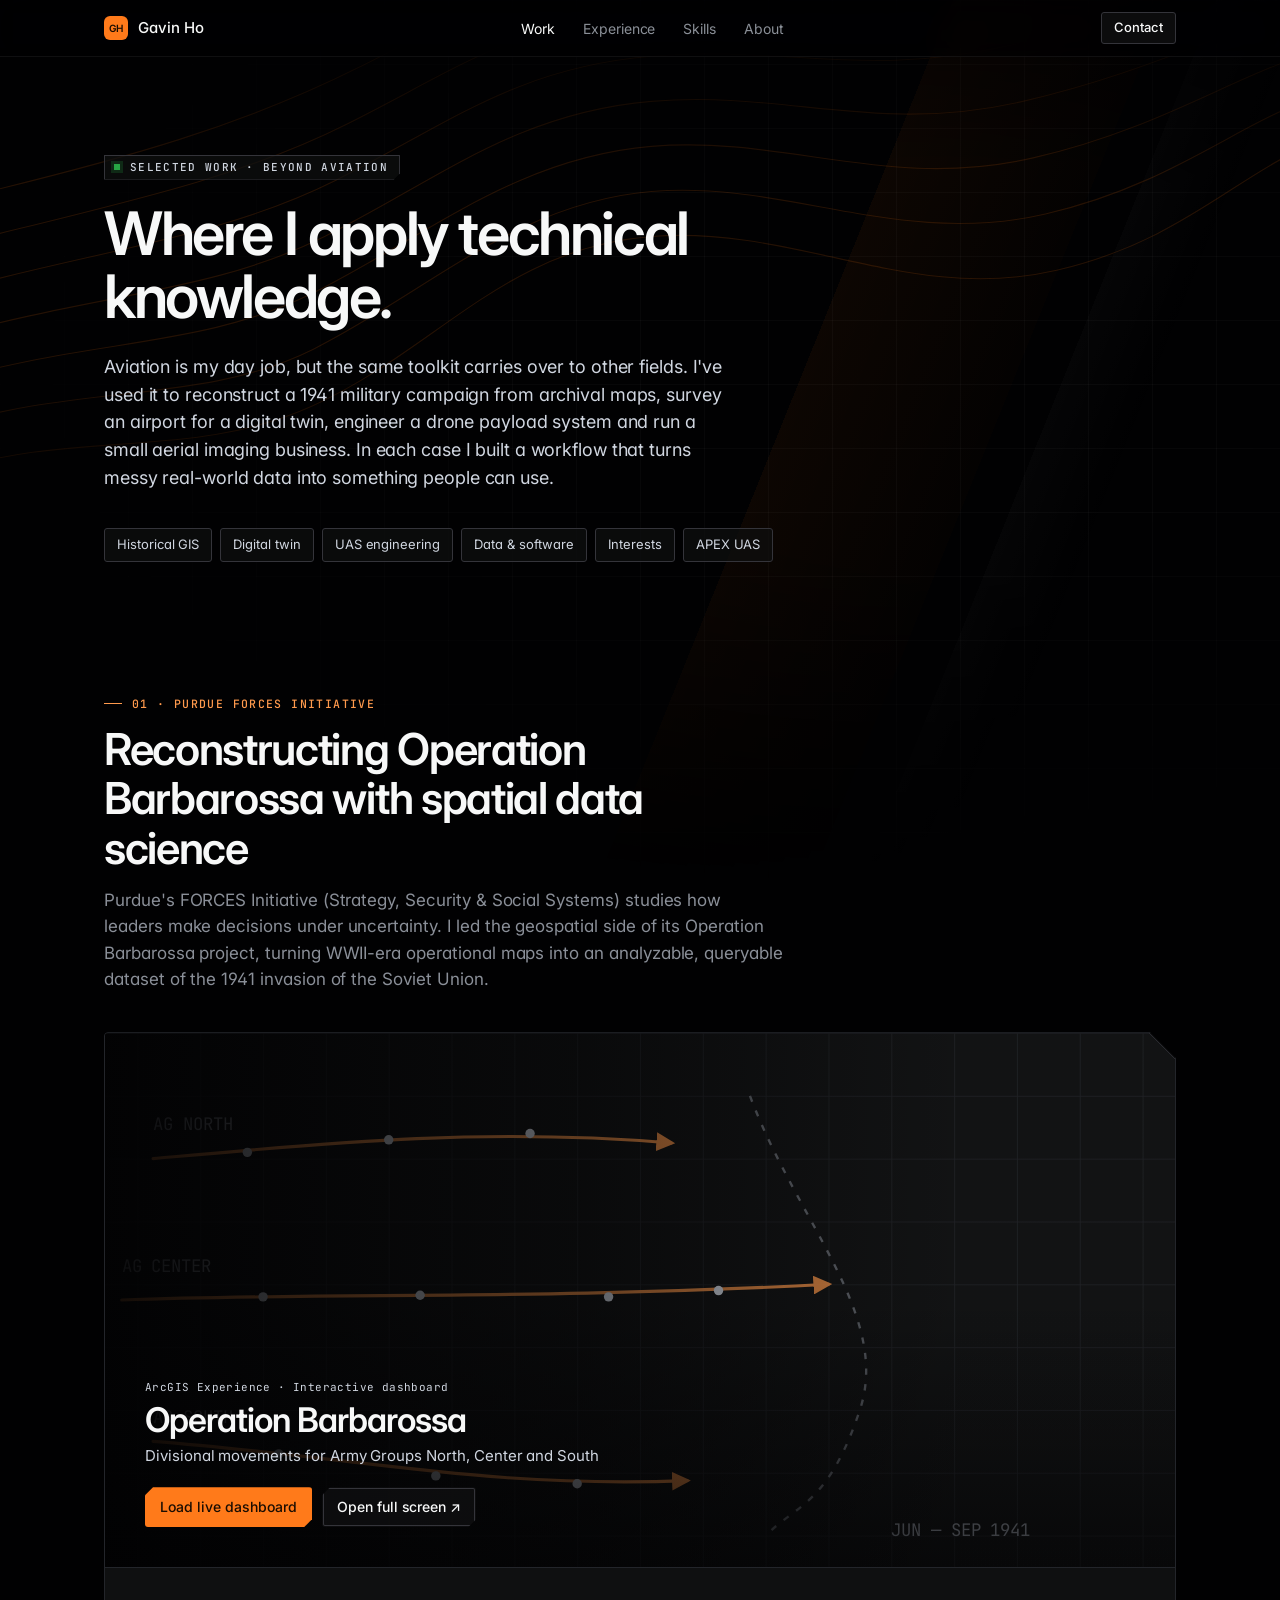
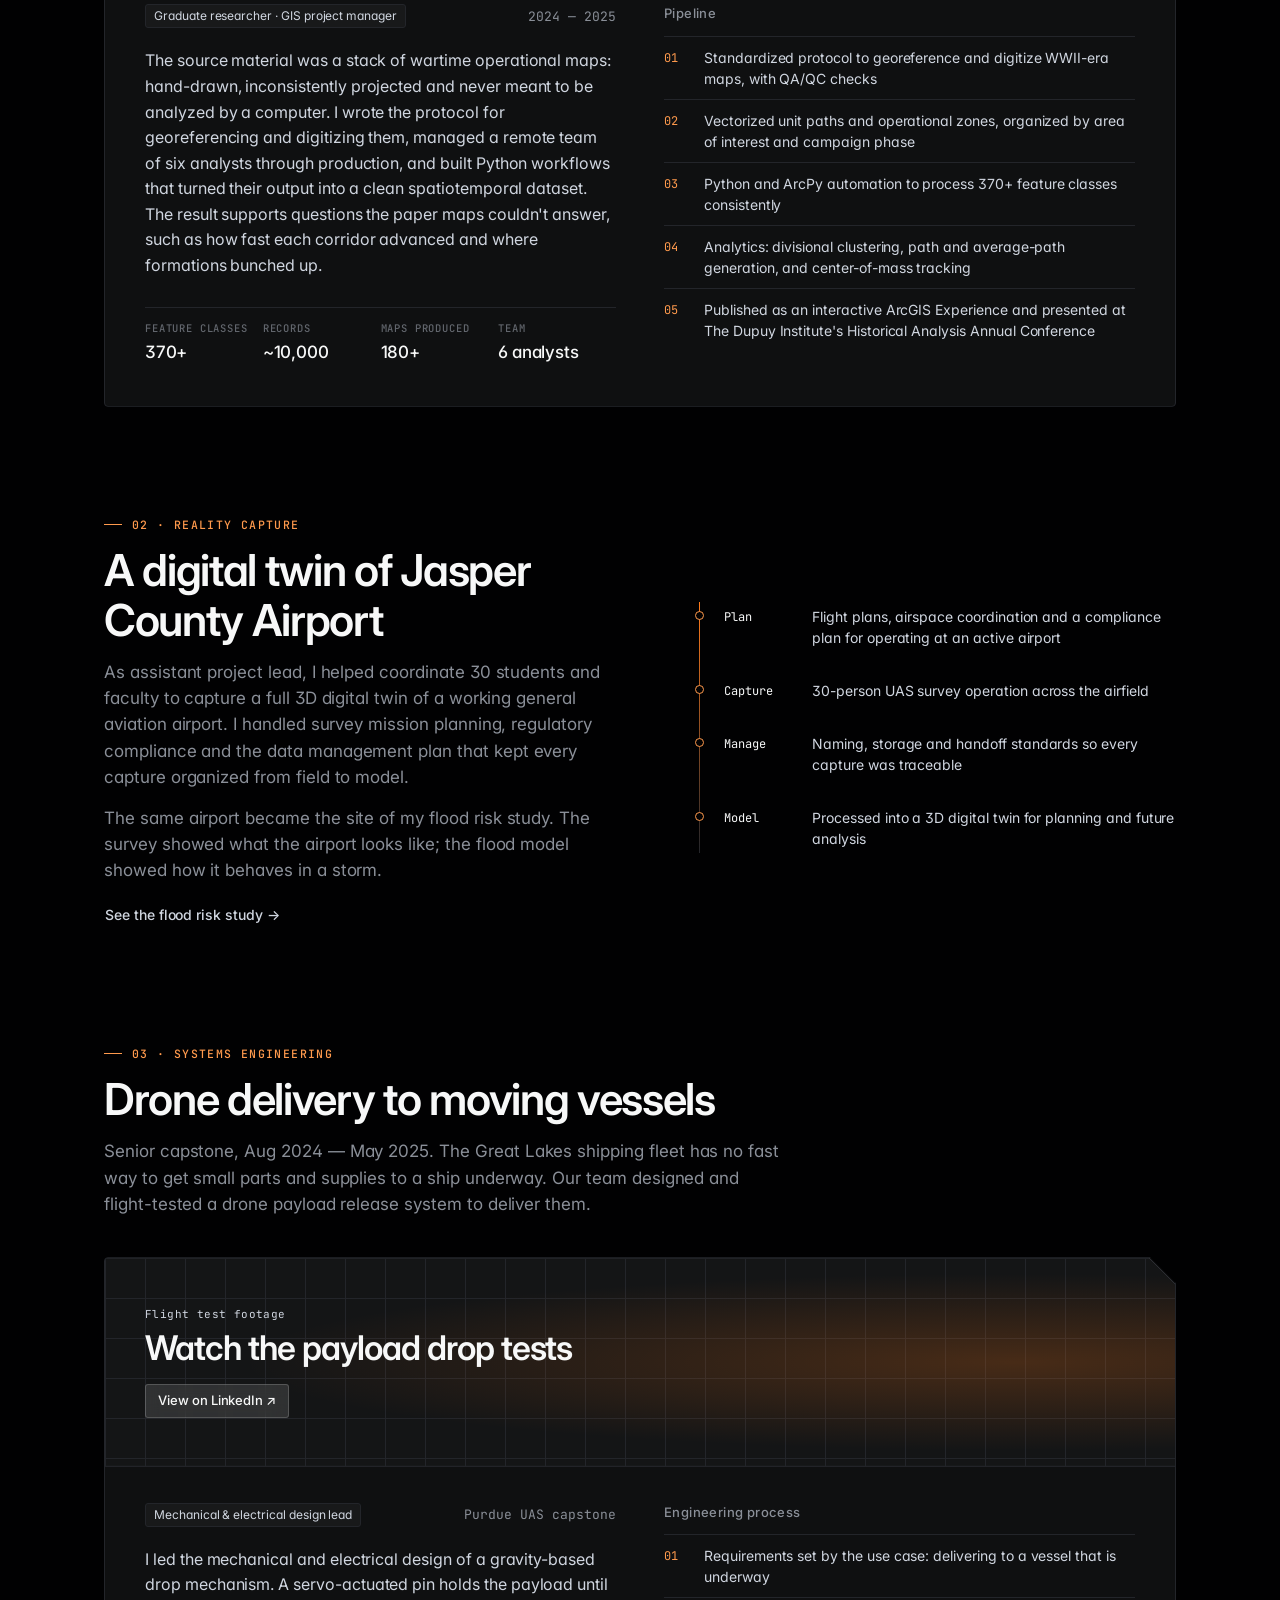
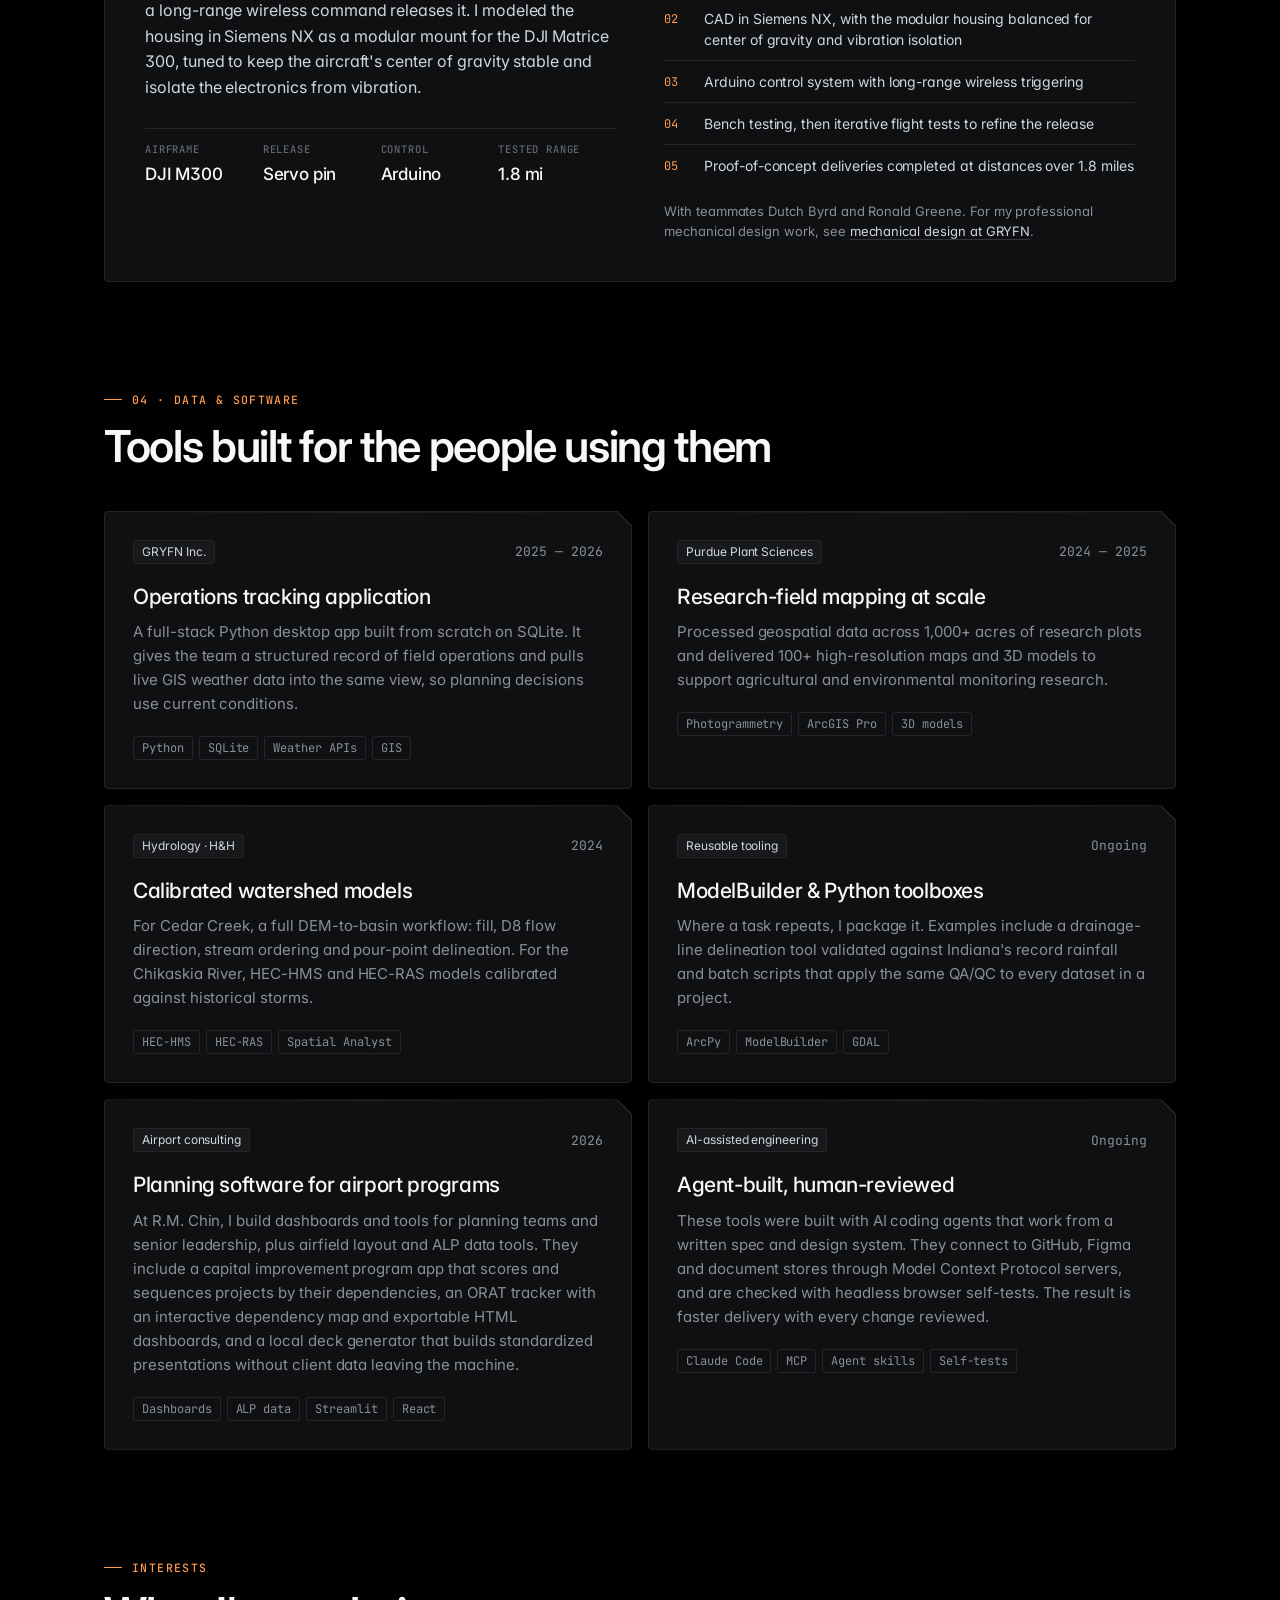
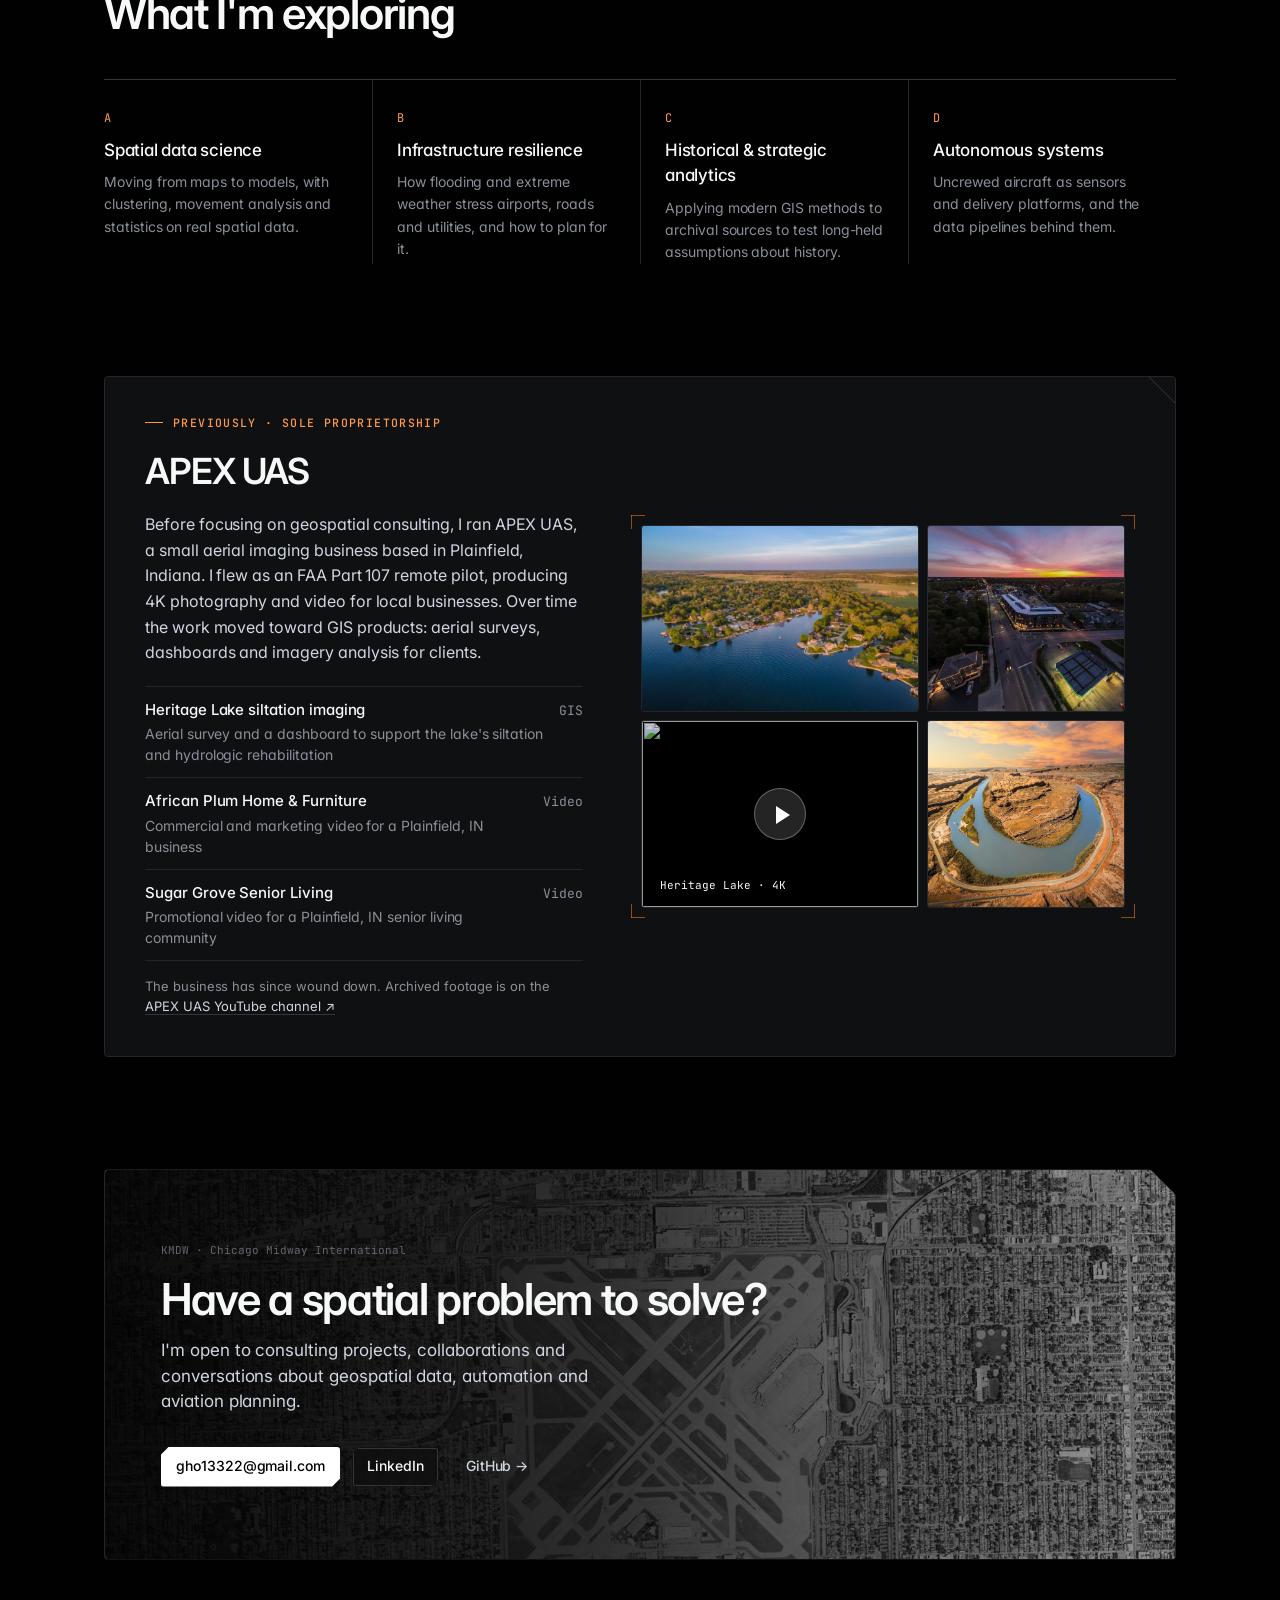
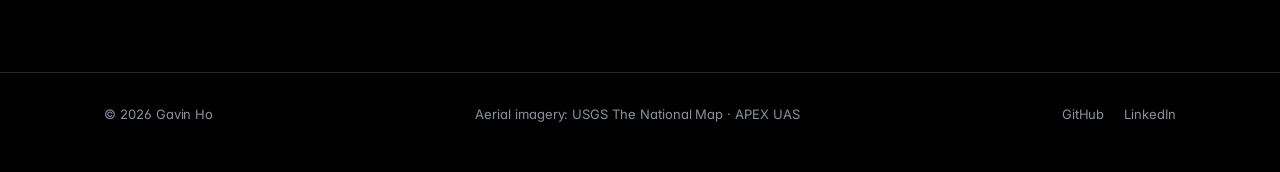
==== commit 65faca75: "Add Current role & details" ====
--- a/work.html
+++ b/work.html
@@ -13,7 +13,7 @@
   <link rel="preconnect" href="https://fonts.googleapis.com">
   <link rel="preconnect" href="https://fonts.gstatic.com" crossorigin>
   <link href="https://fonts.googleapis.com/css2?family=Inter:wght@400;500;600&family=JetBrains+Mono:wght@400;500&display=swap" rel="stylesheet">
-  <link rel="stylesheet" href="styles.css?v=9">
+  <link rel="stylesheet" href="styles.css?v=10">
 </head>
 <body>
 
@@ -301,7 +301,7 @@
           </div>
           <h3>Planning software for airport programs</h3>
           <p>
-            Dashboards and tools for planning teams and senior leadership, plus airfield layout and ALP data tools.
+            At R.M. Chin, I build dashboards and tools for planning teams and senior leadership, plus airfield layout and ALP data tools.
             They include a capital improvement program app that scores and sequences projects by their dependencies,
             an ORAT tracker with an interactive dependency map and exportable HTML dashboards, and a local deck
             generator that builds standardized presentations without client data leaving the machine.
--- a/styles.css
+++ b/styles.css
@@ -662,6 +662,11 @@
 .feature h3 { margin: 18px 0 20px; font-size: clamp(24px, 2.8vw, 32px); font-weight: 600; letter-spacing: -0.03em; }
 .feature-body { display: grid; grid-template-columns: 1fr 1fr; gap: 32px; border-top: 1px solid rgba(230, 220, 205,0.25); padding-top: 20px; }
 .feature-k { display: inline-block; font-size: 12px; color: var(--primary); letter-spacing: 0.08em; margin-bottom: 8px; }
+.feature-current { background: linear-gradient(120deg, rgba(var(--primary-rgb), 0.12), rgba(12, 13, 17, 0.88) 50%, rgba(8, 9, 12, 0.9)); }
+.feature-current .feature-lead + .feature-lead { margin-top: -10px; }
+.feature-foot { display: flex; justify-content: space-between; align-items: center; gap: 12px; margin-top: 24px; padding-top: 16px; border-top: 1px solid var(--hairline); }
+.feature-foot .inline-link { font-size: 13px; }
+.stats dd a:hover { color: var(--primary-hover); }
 .feature-lead { margin: -8px 0 22px; max-width: 720px; color: var(--ink-muted); font-size: 16px; line-height: 1.6; }
 .feature-4 { grid-template-columns: repeat(4, 1fr); gap: 24px; }
 .eng-3 { grid-template-columns: repeat(3, 1fr); }
